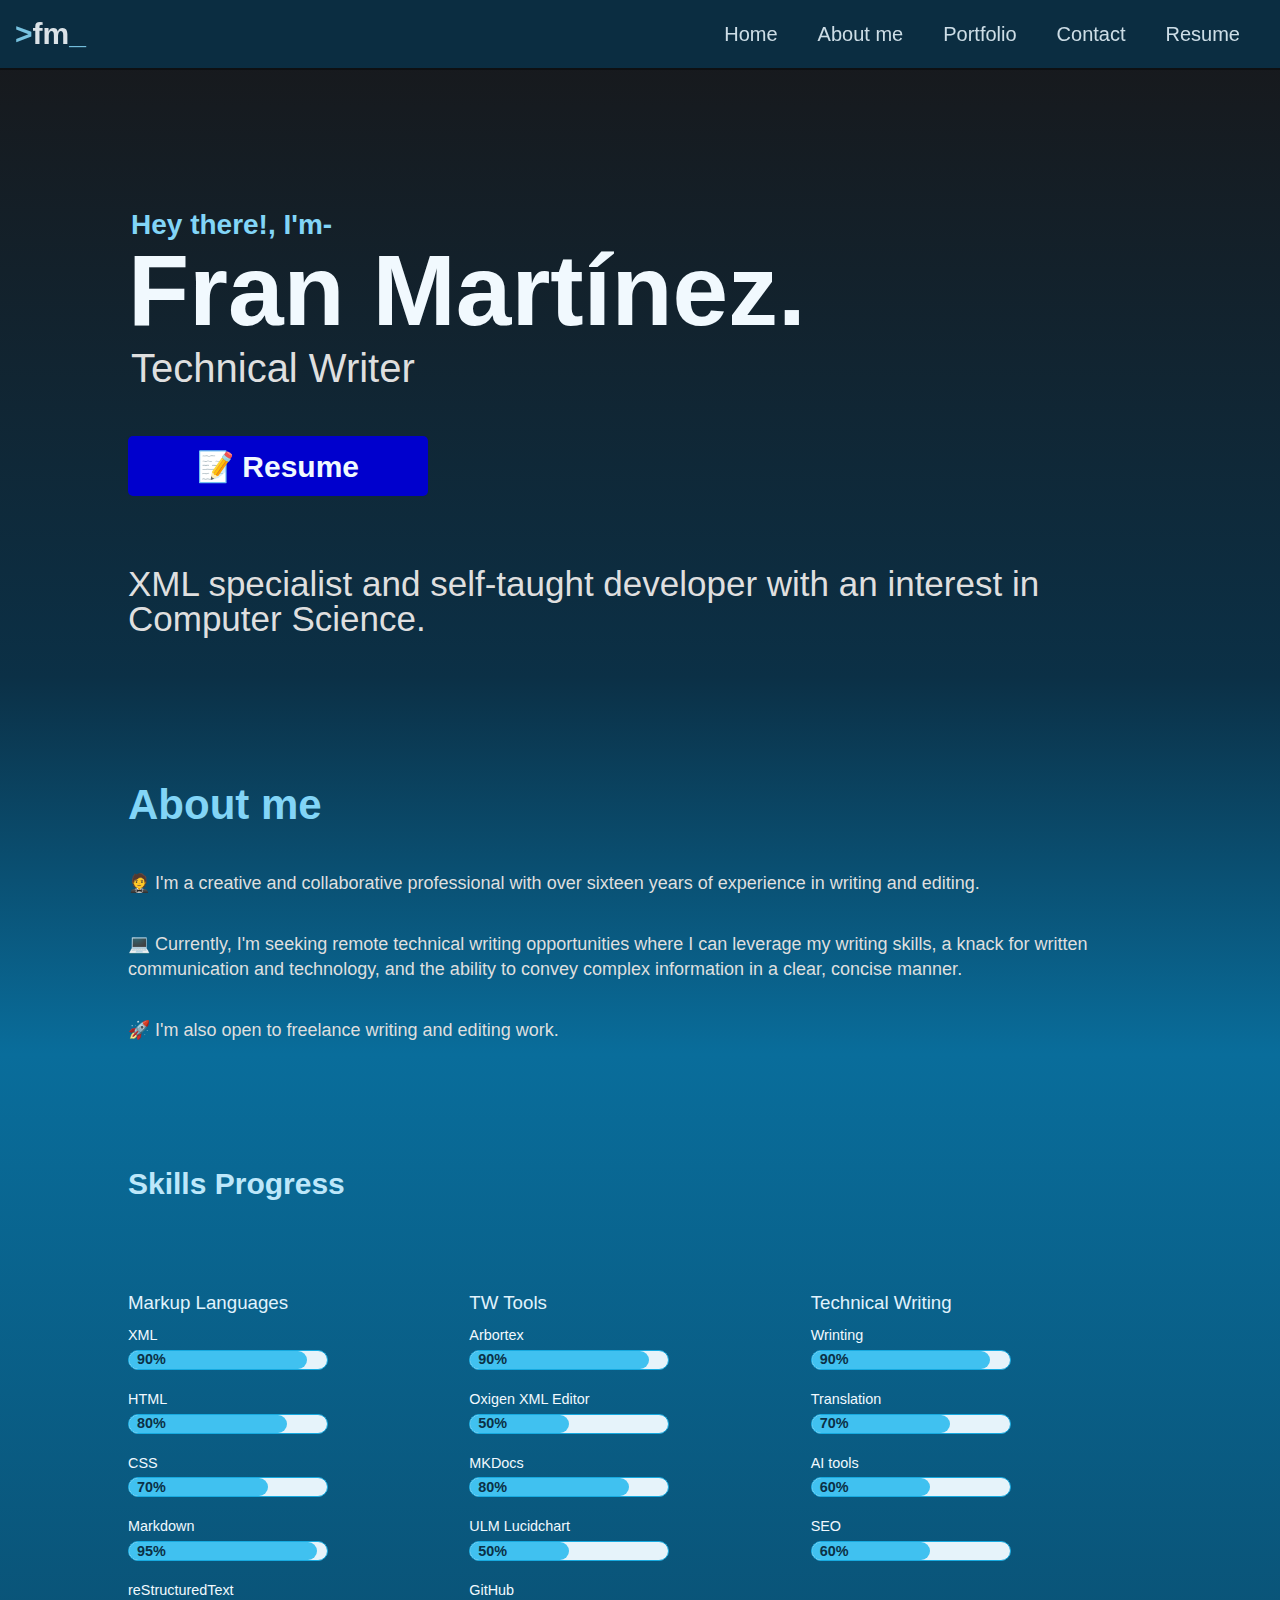
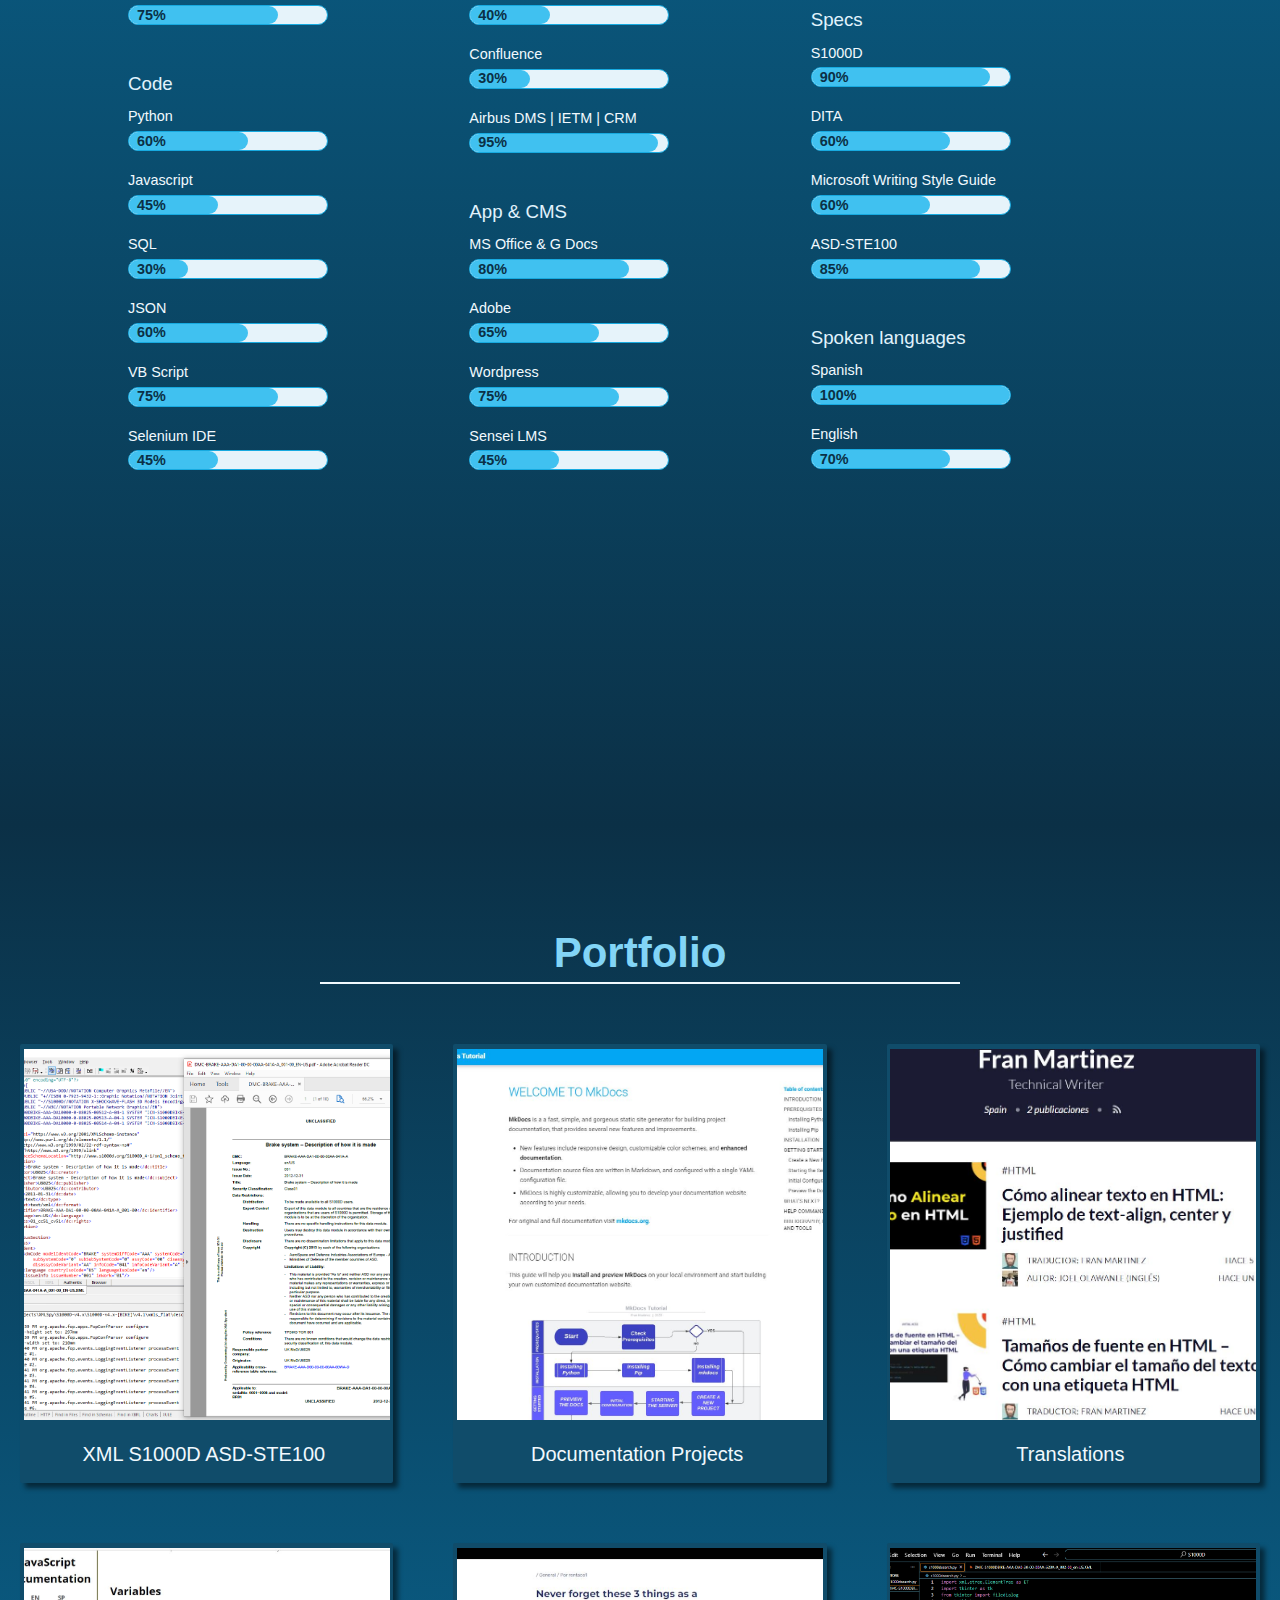
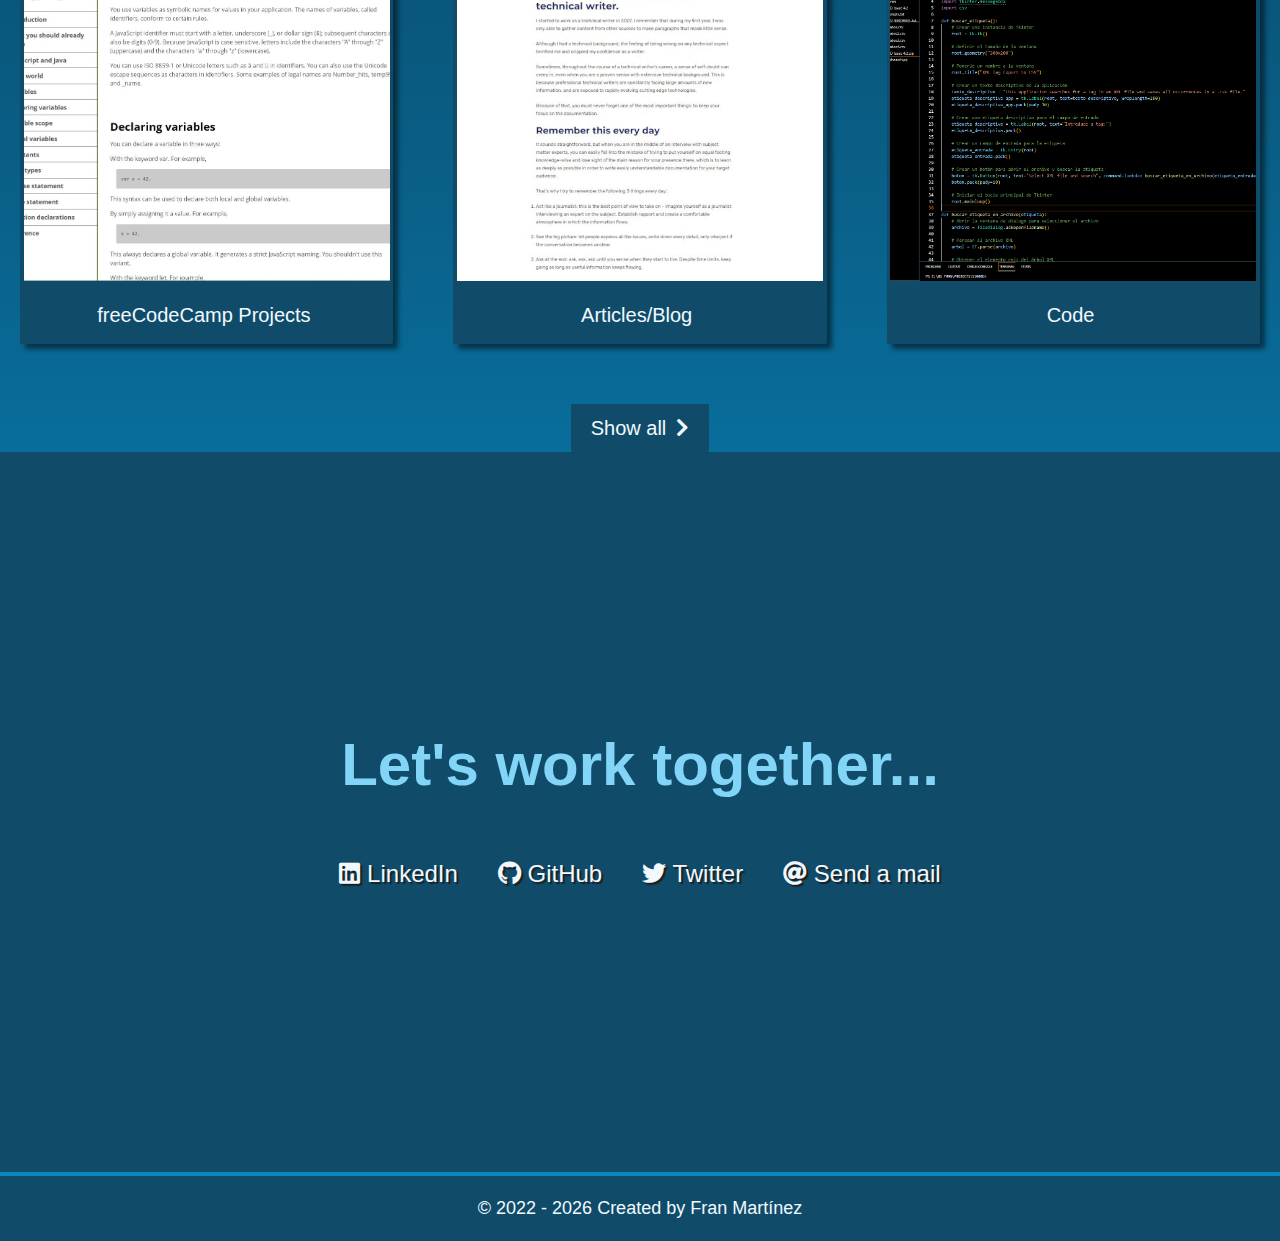
==== index.html @ 8fb942ce "Improvements_22_11_23" ====
<!DOCTYPE html>
<!-- Fran Martinez GitHub personal page from https://franmaral.github.io/ -->

<html lang="en">
  <head>
    <meta charset="UTF-8" />
    <meta name="viewport" content="width=device-width, initial-scale=1.0" />
    <meta http-equiv="Content-Type" content="text/html; charset=UTF-8">
    <title>Fran Martinez Homepage</title>
    <link rel="stylesheet" href="./css/styles.css">
    <link
      rel="stylesheet"
      href="https://use.fontawesome.com/releases/v5.8.2/css/all.css"
    />
  </head>
  <body>
    <!-- START NAV -->

    <nav id="navbar" class="nav">
      <p class="fm-text" href="/">
        <span class="css-fm-text">></span>fm<span class="css-fm-text">_</span></p>
      <ul class="nav-list">
        <li>
          <a href="#welcome-section">Home</a>
        </li>
        <li>
          <a href="#about-me">About me</a>
        </li>
        <li>
        <li>
          <a href="#projects">Portfolio</a>
        </li>
        <li>
          <a href="#contact">Contact</a>
        </li>
        <li>
          <a href="./resume/resume.html">Resume</a>
        </li>
      </ul>
    </nav>

    <!-- END NAV -->

    <!-- START WELCOME SECTION -->

    <section id="welcome-section" class="welcome-section">
      <p><span class="heyiam">Hey there!, I'm-</span></p>
      <h1>Fran Martínez.</h1>
      <p class="position">Technical Writer</p>
      <input id="submit" onclick="location.href='./resume/resume.html';" type="button" value="📝 Resume" class="button">
      <div id="creative" class="creative">
        <p>XML specialist and self-taught developer with an
          interest in Computer Science.</p>
      </div>

      <!--<img class="p-1" src="https://img.shields.io/badge/javascript-%23323330.svg?style=for-the-badge&amp;logo=javascript&amp;logoColor=%23F7DF1E" alt="">
        -->
      
    </section>

    <!-- END WELCOME SECTION -->

    <!-- START ABOUT ME SECTION -->

    <section id="about-me" class="about-me">
      <h2>About me</h2>
        <p>🤵 I'm a creative and collaborative professional with over sixteen years of experience in writing and editing.</p>
        <p>💻 Currently, I'm seeking remote technical writing opportunities where I can leverage my writing skills, a knack for written communication and technology, and the ability to convey complex information in a clear, concise manner.</p>
        <p>🚀 I'm also open to freelance writing and editing work.</p>
    </section>

    <!-- END WELCOME SECTION -->

    <!-- START SKILLS SECTION -->

    <section id="myskills" class="myskills">
      <h3>Skills Progress</h3>
      <div id="skills" class="skills">
    
        <div class="progress-section_1">
    
          <!-- Markup Languages -->
    
          <p class="titlemargin"><span class="titleskills">Markup Languages</span></p>
          <div class="progress-block">
            <p>XML</p>
            <div class="progress">
              <div class="progress-bar" style="width:90%;">
                  <span class="progress-bar-text">90%</span>
              </div>
            </div>
          </div>
          <div class="progress-block">
            <p>HTML</p>
            <div class="progress">
              <div class="progress-bar" style="width:80%;">
                  <span class="progress-bar-text">80%</span>
              </div>
            </div>
          </div>
          <div class="progress-block">
            <p>CSS</p>
            <div class="progress">
              <div class="progress-bar" style="width:70%;">
                  <span class="progress-bar-text">70%</span>
              </div>
            </div>
            <div class="progress-block">
              <p>Markdown</p>
              <div class="progress">
                <div class="progress-bar" style="width:95%;">
                    <span class="progress-bar-text">95%</span>
                </div>
              </div>
            </div>
            <div class="progress-block">
              <p>reStructuredText</p>
              <div class="progress">
                <div class="progress-bar" style="width:75%;">
                    <span class="progress-bar-text">75%</span>
                </div>
              </div>
            </div>
          </div>
          
          <!-- Code -->
    
          <p class="titlemargin"><span class="titleskills">Code</span></p>
          <div class="progress-block">
            <p>Python</p>
            <div class="progress">
              <div class="progress-bar" style="width:60%;">
                  <span class="progress-bar-text">60%</span>
              </div>
            </div>
          </div>
          <div class="progress-block">
            <p>Javascript</p>
            <div class="progress">
              <div class="progress-bar" style="width:45%;">
                  <span class="progress-bar-text">45%</span>
              </div>
            </div>
          </div>
          <div class="progress-block">
            <p>SQL</p>
            <div class="progress">
              <div class="progress-bar" style="width:30%;">
                  <span class="progress-bar-text">30%</span>
              </div>
            </div>
          </div>
          
          <div class="progress-block">
            <p>JSON</p>
            <div class="progress">
              <div class="progress-bar" style="width:60%;">
                  <span class="progress-bar-text">60%</span>
              </div>
            </div>
          </div>
          <div class="progress-block">
            <p>VB Script</p>
            <div class="progress">
              <div class="progress-bar" style="width:75%;">
                  <span class="progress-bar-text">75%</span>
              </div>
            </div>
          </div>
          <div class="progress-block">
            <p>Selenium IDE</p>
            <div class="progress">
              <div class="progress-bar" style="width:45%;">
                  <span class="progress-bar-text">45%</span>
              </div>
            </div>
          </div>
        </div>
    
          <!-- TW Tools -->
    
        <div class="progress-section_2">
          <p class="titlemargin"><span class="titleskills">TW Tools</span></p>
          <div class="progress-block">
            <p>Arbortex</p>
            <div class="progress">
              <div class="progress-bar" style="width:90%;">
                  <span class="progress-bar-text">90%</span>
              </div>
            </div>
          </div>
          <div class="progress-block">
            <p>Oxigen XML Editor</p>
            <div class="progress">
              <div class="progress-bar" style="width:50%;">
                  <span class="progress-bar-text">50%</span>
              </div>
            </div>
          </div>
          <div class="progress-block">
            <p>MKDocs</p>
            <div class="progress">
              <div class="progress-bar" style="width:80%;">
                  <span class="progress-bar-text">80%</span>
              </div>
            </div>
          </div>
          <div class="progress-block">
            <p>ULM Lucidchart</p>
            <div class="progress">
              <div class="progress-bar" style="width:50%;">
                  <span class="progress-bar-text">50%</span>
              </div>
            </div>
          </div>
          <div class="progress-block">
            <p>GitHub</p>
            <div class="progress">
              <div class="progress-bar" style="width:40%;">
                  <span class="progress-bar-text">40%</span>
              </div>
            </div>
          </div>
          <div class="progress-block">
            <p>Confluence</p>
            <div class="progress">
              <div class="progress-bar" style="width:30%;">
                  <span class="progress-bar-text">30%</span>
              </div>
            </div>
          </div>
          <div class="progress-block">
            <p>Airbus DMS | IETM | CRM</p>
            <div class="progress">
              <div class="progress-bar" style="width:95%;">
                  <span class="progress-bar-text">95%</span>
              </div>
            </div>
          </div>
    
          <!-- App & CMS -->
    
          <p class="titlemargin"><span class="titleskills">App & CMS</span></p>
          <div class="progress-block">
            <p>MS Office & G Docs</p>
            <div class="progress">
              <div class="progress-bar" style="width:80%;">
                  <span class="progress-bar-text">80%</span>
              </div>
            </div>
          </div>
          <div class="progress-block">
            <p>Adobe</p>
            <div class="progress">
              <div class="progress-bar" style="width:65%;">
                  <span class="progress-bar-text">65%</span>
              </div>
            </div>
          </div>
          <div class="progress-block">
            <p>Wordpress</p>
            <div class="progress">
              <div class="progress-bar" style="width:75%;">
                  <span class="progress-bar-text">75%</span>
              </div>
            </div>
          </div>
          <div class="progress-block">
            <p>Sensei LMS</p>
            <div class="progress">
              <div class="progress-bar" style="width:45%;">
                  <span class="progress-bar-text">45%</span>
              </div>
            </div>
          </div>
        </div>
    
          <!-- Technical Writing -->
    
          <div class="progress-section_3">
            <p class="titlemargin"><span class="titleskills">Technical Writing</span></p>
            <div class="progress-block">
              <p>Wrinting</p>
              <div class="progress">
                <div class="progress-bar" style="width:90%;">
                    <span class="progress-bar-text">90%</span>
                </div>
              </div>
            </div>
            <div class="progress-block">
              <p>Translation</p>
              <div class="progress">
                <div class="progress-bar" style="width:70%;">
                    <span class="progress-bar-text">70%</span>
                </div>
              </div>
            </div>
            <div class="progress-block">
              <p>AI tools</p>
              <div class="progress">
                <div class="progress-bar" style="width:60%;">
                    <span class="progress-bar-text">60%</span>
                </div>
              </div>
            </div>
            <div class="progress-block">
              <p>SEO</p>
              <div class="progress">
                <div class="progress-bar" style="width:60%;">
                    <span class="progress-bar-text">60%</span>
                </div>
              </div>
            </div>
    
          <!-- Spec -->
    
          <p class="titlemargin"><span class="titleskills">Specs</span></p>
          <div class="progress-block">
            <p>S1000D</p>
            <div class="progress">
              <div class="progress-bar" style="width:90%;">
                  <span class="progress-bar-text">90%</span>
              </div>
            </div>
          </div>
          <div class="progress-block">
            <p>DITA</p>
            <div class="progress">
              <div class="progress-bar" style="width:70%;">
                  <span class="progress-bar-text">60%</span>
              </div>
            </div>
          </div>
          <div class="progress-block">
            <p>Microsoft Writing Style Guide</p>
            <div class="progress">
              <div class="progress-bar" style="width:60%;">
                  <span class="progress-bar-text">60%</span>
              </div>
            </div>
          </div>
          <div class="progress-block">
            <p>ASD-STE100</p>
            <div class="progress">
              <div class="progress-bar" style="width:85%;">
                  <span class="progress-bar-text">85%</span>
              </div>
            </div>
          </div>
    
          <!-- Language -->
    
          <p class="titlemargin"><span class="titleskills">Spoken languages</span></p>
          <div class="progress-block">
            <p>Spanish</p>
            <div class="progress">
              <div class="progress-bar" style="width:100%;">
                  <span class="progress-bar-text">100%</span>
              </div>
            </div>
          </div>
          <div class="progress-block">
            <p>English</p>
            <div class="progress">
              <div class="progress-bar" style="width:70%;">
                  <span class="progress-bar-text">70%</span>
              </div>
            </div>
          </div>
        </div>
        
      </div> 
    </section>
        
    <!-- END SKILLS SECTION -->

    <!-- START PROJECTS SECTION -->

    <section id="projects" class="projects-section">
      <h2 class="projects-section-header">Portfolio</h2>
      <div class="projects-grid">
        <a href="" target="" class="project project-tile">
          <img class="project-image" src="./images/S1000D.png" alt="project">
          <p class="project-title">
            <span class="code">&lt;</span>
            XML S1000D ASD-STE100
            <span class="code">/&gt;</span>
          </p>
        </a>
        <a href="./mkdocs/index.html" target="_blank" class="project project-tile">
          <img class="project-image" src="./images/documentation.jpg" alt="project">
          <p class="project-title">
            <span class="code">&lt;</span>
            Documentation Projects
            <span class="code">/&gt;</span>
          </p>
        </a>
        <a href="https://www.freecodecamp.org/espanol/news/author/fran/" target="_blank" class="project project-tile">
          <img class="project-image" src="./images/translations.jpg" alt="project">
          <p class="project-title">
            <span class="code">&lt;</span>
            Translations
            <span class="code">/&gt;</span>
          </p>
        </a>
        <a href="./freecodecamp/techdocs/fcc-technical-documentation.html" target="_blank" class="project project-tile">
          <img class="project-image" src="./images/map.jpg" alt="project">
          <p class="project-title">
            <span class="code">&lt;</span>
            freeCodeCamp Projects
            <span class="code">/&gt;</span>
          </p>
        </a>
        <a href="" target="" class="project project-tile">
          <img class="project-image" src="./images/articles.png" alt="project">
          <p class="project-title">
            <span class="code">&lt;</span>
            Articles/Blog
            <span class="code">/&gt;</span>
          </p>
        </a>
        <a href="" target="" class="project project-tile">
          <img class="project-image" src="./images/code.png" alt="project">
          <p class="project-title">
            <span class="code">&lt;</span>
            Code
            <span class="code">/&gt;</span>
          </p>
        </a>
      </div>
      <a href="" class="btn btn-show-all" target="">Show all<i class="fas fa-chevron-right"></i></a>
      <!-- 
      <a href="./portfolio/portfolio.html" class="btn btn-show-all" target="_blank">Show all<i class="fas fa-chevron-right"></i></a>
       -->
    </section>

    <!-- END PROJECTS SECTION -->

    <!-- START CONTACT SECTION -->

    <section id="contact" class="contact-section">
      <div class="contact-section-header">
        <h2>Let's work together...</h2>
        <p></p>
      </div>
      <div class="contact-links">
        <a href="https://es.linkedin.com/in/francisco-martinez-almarza" target="_blank" class="btn contact-details"><i class="fab fa-linkedin"></i> LinkedIn</a>
        <a id="profile-link" href="https://github.com/franmaral" target="_blank" class="btn contact-details"><i class="fab fa-github"></i> GitHub</a>
        <a href="https://twitter.com/" target="_blank" class="btn contact-details"><i class="fab fa-twitter"></i> Twitter</a>
        <a href="mailto:proofytech@gmail.com" class="btn contact-details"><i class="fas fa-at"></i> Send a mail</a>
      </div>
    </section>

    <!-- END CONTACT SECTION -->

    <!-- START FOOTER SECTION -->

    <footer>
      <script type="text/javascript">

        copyright=new Date();
        
        update=copyright.getFullYear();
        
        document.write("© 2022 - " + update + " " + "Created by Fran Martínez ");
        
        </script>

    </footer>

    <!-- END FOOTER SECTION -->
  </body>
</html>
---- css/styles.css ----
/* Color Palette
/*https://uicolors.app/
--steel-blue-50: #f1f9fe;
--steel-blue-100: #e1f3fd;
--steel-blue-200: #bde7fa;
--steel-blue-300: #82d5f7;
--steel-blue-400: #40c1f0;
--steel-blue-500: #17aae0;
--steel-blue-600: #0a87bd;
--steel-blue-700: #096d9b;
--steel-blue-800: #0c5b80;
--steel-blue-900: #104c6a;
--steel-blue-950: #0b3046;
*/

/* Global styles
---------------------------------*/

/* Custom properties/variables  */
:root {
  --steel-blue-50: #f1f9fe;
  --steel-blue-100: #e1f3fd;
  --steel-blue-200: #bde7fa;
  --steel-blue-300: #82d5f7;
  --steel-blue-400: #40c1f0;
  --steel-blue-500: #17aae0;
  --steel-blue-600: #0a87bd;
  --steel-blue-700: #096d9b;
  --steel-blue-800: #0c5b80;
  --steel-blue-900: #104c6a;
  --steel-blue-950: #0b3046;
  --steel-grey: #dfdfdf;
}

/* Base reset */
* {
  margin: 0;
  padding: 0;
}

/* box-sizing and font sizing */
*,
*::before,
*::after {
  box-sizing: inherit;
}

html {
  box-sizing: border-box;
  font-size: 62.5%;
  scroll-behavior: smooth;
}

/* Base styles */

body {
  font-family: 'Poppins', sans-serif;
  font-size: 1.8rem; /* 18px */
  font-weight: 400;
  line-height: 1.4;
  color: var(--steel-blue-50);
}

h1,
h2
h3 {
  font-family: 'Raleway', sans-serif;
  font-weight: 700;
}

h1 {
  font-size: 10rem;
  text-align: left;
}


h2 {
  font-size: 4.2rem;
  text-align: center;
  color: var(--steel-blue-300);
}

h3 {
  font-size: 3rem;
  text-align: left;
  color: var(--steel-blue-200);
  margin: 30px 0;
}

ul {
  list-style: none;
}

a {
  text-decoration: none;
  color: var(--steel-blue-50);
}

img {
  display: block;
  width: 100%;
}

/* nav */

.nav {
  display: flex;
  justify-content: space-between;
  align-items: center;
  position: fixed;
  top: 0;
  left: 0;
  width: 100%;
  background: var(--steel-blue-950);
  box-shadow: 0 2px 0 rgba(0, 0, 0, 0.4);
  z-index: 10;
  opacity: 90%;
}

.fm-text {
  font-size: 3rem;
  font-weight: 600;
  margin-left: 0.5em;
}

.css-fm-text {
  color: var(--steel-blue-300);
}

.nav-list {
  display: flex;
  margin-right: 2rem;
}

.nav-list a {
  display: block;
  font-size: 2rem;
  padding: 2rem;
  color: var(--steel-blue-100);
}

.nav-list a:hover {
  background: var(--steel-blue-400);
  color: var(--steel-blue-900);
}

/* Welcome section */

.welcome-section {
  display: flex;
  flex-direction: column;
  align-items: flex-start;
  justify-content: center;
  width: 100%;
  height: auto;
  line-height: 1;
  text-align: left;
  padding: 200px 10% 10px 10%;
  background-color: #000;
  background-image: linear-gradient(180deg, #181719 0%, var(--steel-blue-950) 100%);
}

.heyiam {
  font-size: 2.8rem;
  font-weight: 600;
  font-style: normal;
  color: var(--steel-blue-300);
  transition: color 0.3s ease-out;
}

.position {
line-height: 1.4;
color: var(--steel-grey);
}


.welcome-section > p {
  font-size: 4rem;
  font-weight: 400;
  font-style: normal;
  margin-left: 3px;
}

#welcome-section input[type='button'] {
  background-color: mediumblue;
  color: var(--steel-blue-50);
  font-size: 3rem;
  font-weight: 600;
  max-width: 300px;
  width: 100%;
  height: 60px;
  margin: 40px 0;
  border: 0;
  border-radius: 5px;
}

#welcome-section input[type='button']:hover {
  background-color: var(--steel-blue-100);
  color: var(--steel-blue-700);
  transition: background-color 1s;
}

.creative > p {
  display: flex;
  flex-direction: column;
  align-items: center;
  justify-content: space-between;
  text-align: left;
  padding: 30px 0 30px 0;
  font-size: 3.5rem;
  font-weight: 300;
  font-style: normal;
  color: var(--steel-grey);
}

/* About me */

.about-me {
  display: flex;
  flex-direction: column;
  align-items: flex-start;
  justify-content: center;
  width: 100%;
  height: auto;
  padding: 100px 10% 10px 10%;
  background-color: #000;
  background-image: linear-gradient(0deg, var(--steel-blue-700) 0%, var(--steel-blue-950) 100%);
}

.about-me > p {
  display: flex;
  flex-direction: column;
  align-items: flex-start;
  justify-content: space-between;
  text-align: left;
  padding: 2em 0 0 0;
  font-weight: 300;
  font-style: normal;
  color: var(--steel-grey);
}

.myskills {
  line-height: 2;
  padding: 70px 10% 10px 10%;
  background-image: linear-gradient(0deg, var(--steel-blue-950) 0%, var(--steel-blue-700) 100%);
}

.skills {
  display: flex;
  flex-direction: column;
  align-items: flex-start;
  justify-content: flex-start;
  flex-wrap: wrap;
  width: 100%;
  height: 130vh;
}

.progress {
  height: 20px;
  width: 200px;
  border: 1px solid var(--steel-blue-500);
  border-radius: 11px;
  background-color: #e6f3fa;
  margin-bottom: 15px;
}

.progress-bar {
  height: 100%;
  background: var(--steel-blue-400);
  display: flex;
  align-items: center;
  transition: width 0.25s;
  border-radius: 10px;
}

.titlemargin {
  margin-top: 40px;
}

.titleskills {
  font-size: 1.3em;
  font-weight: 500;
  color: var(--steel-blue-100);
}

#skills p {
  font-size: 0.8em;
  font-weight: 300;
  color: var(--steel-blue-50);
}

.progress-bar-text {
  margin-left: 8px;
  font-size: 0.8em;
  font-weight: bold;
  color: var(--steel-blue-950);
}


/* Projects section */

.projects-section {
  text-align: center;
  padding: 100px 2rem 0 2rem;
  background-image: linear-gradient(0deg, var(--steel-blue-700) 0%, var(--steel-blue-950) 100%);
}

.projects-section-header {
  max-width: 640px;
  margin: 0 auto 6rem auto;
  border-bottom: 0.2rem solid var(--steel-blue-50);
}


/* "Automagic" image grid using no media queries */
.projects-grid {
  display: grid;
  grid-template-columns: repeat(auto-fit, minmax(320px, 1fr));
  grid-gap: 6rem;
  width: 100%;
  max-width: 1280px;
  margin: 0 auto;
  margin-bottom: 6rem;
}

.project {
  background: var(--steel-blue-900);
  box-shadow: 5px 5px 5px rgba(0, 0, 0, 0.5);
  border-radius: 2px;
}

.project:hover {
  background: var(--steel-blue-700);
  box-shadow: 5px 20px 20px rgba(0, 0, 0, 0.5);
}

.code {
  color: var(--steel-blue-900);
  transition: color 0.3s ease-out;
}

.project:hover .code {
  color: var(--steel-blue-300);
}

.project-image {
  height: calc(100% - 6.8rem);
  display: block;
  margin:  5px auto 0 auto;
  width: 98%;
  object-fit: cover;
}

.project-title {
  font-size: 2rem;
  padding: 2rem 0.5rem;
}

.btn {
  display: inline-block;
  padding: 1rem 2rem;
  border-radius: 2px;
}

.btn-show-all {
  font-size: 2rem;
  background: var(--steel-blue-900);
  transition: background 0.3s ease-out;
}

.btn-show-all:hover {
  background: var(--steel-blue-600);
}

.btn-show-all:hover > i {
  transform: translateX(2px);
}

.btn-show-all > i {
  margin-left: 10px;
  transform: translateX(0);
  transition: transform 0.3s ease-out;
}

/* Contact section */

.contact-section {
  display: flex;
  flex-direction: column;
  justify-content: center;
  align-items: center;
  text-align: center;
  width: 100%;
  height: 80vh;
  padding: 0 2rem;
  background: var(--steel-blue-900);
}

.contact-section-header > h2 {
  font-size: 6rem;
}

.contact-section-header > p {
  font-style: italic;
}

.contact-links {
  display: flex;
  justify-content: center;
  width: 100%;
  max-width: 980px;
  margin-top: 4rem;
  flex-wrap: wrap;
}

.contact-details {
  font-size: 2.4rem;
  text-shadow: 2px 2px 1px #1f1f1f;
  transition: transform 0.3s ease-out;
}

.contact-details:hover {
  transform: translateY(8px);
}

/* Footer */

footer {
  font-weight: 300;
  display: flex;
  flex-direction: row;
  justify-content: space-evenly;
  align-items: center;
  padding: 2rem;
  background: var(--steel-blue-900);
  border-top: 4px solid var(--steel-blue-600);
}

footer > p {
  margin: 2rem;
}

footer i {
  vertical-align: middle;
}


/* Responsive
*/

/* I am using the em unit for breakpoints
 * 980px / 16px = 61.25em
*/

/* 1200px / 16px = 75em */
@media (max-width: 75em) {
  html {
    font-size: 60%;
  }
}

/* 980px / 16px = 61.25em */
@media (max-width: 61.25em) {
  html {
    font-size: 55%;
    
  }

  body {
    font-size: 2em;
    overflow: auto;
  } 
  
  h1 {
    font-size: 8rem;
  }

  .skills {
    height: auto;
  }
}

/* 460px / 16px = 28.75em */
@media (max-width: 28.75em) {
  html {
    font-size: 50%;
  }

  body {
    font-size: 2.8em;
    overflow: auto;
  } 
  
  h1 {
    font-size: 6.5rem;
  }

  .nav {
    justify-content: center;
  }

  .nav-list {
    margin: 0 1rem;
  }

  .nav-list a {
    font-size: 1.2rem;
    padding: 1rem;
  }

  .welcome-section {
    height: auto;
    padding: 80px 10% 10px 10%;
  }

  .creative {
    margin-top: 2em;
  }

  .about-me {
    font-size: 2.8rem;
    height: auto;
  }

  .skills {
    display: flex;
    flex-direction: column;
    align-items: center;
    justify-content: flex-start;
    flex-wrap: nowrap;
    height: auto;
  }

  .progress {
    height: 20px;
    width: 300px;
  }

  .progress-bar-text {
    font-size: 0.7em;
  }

  .projects-section-header {
    font-size: 4rem;
  }

  .projects-section {
    padding: 6rem 1rem;
    height: auto;
  }

  .projects-grid {
    grid-template-columns: 0.75fr;
    height: auto;
    justify-content: center;
  }

  .contact-section-header > h2 {
    font-size: 5rem;
  }

  footer {
    flex-direction: column;
    text-align: center;
  }

}
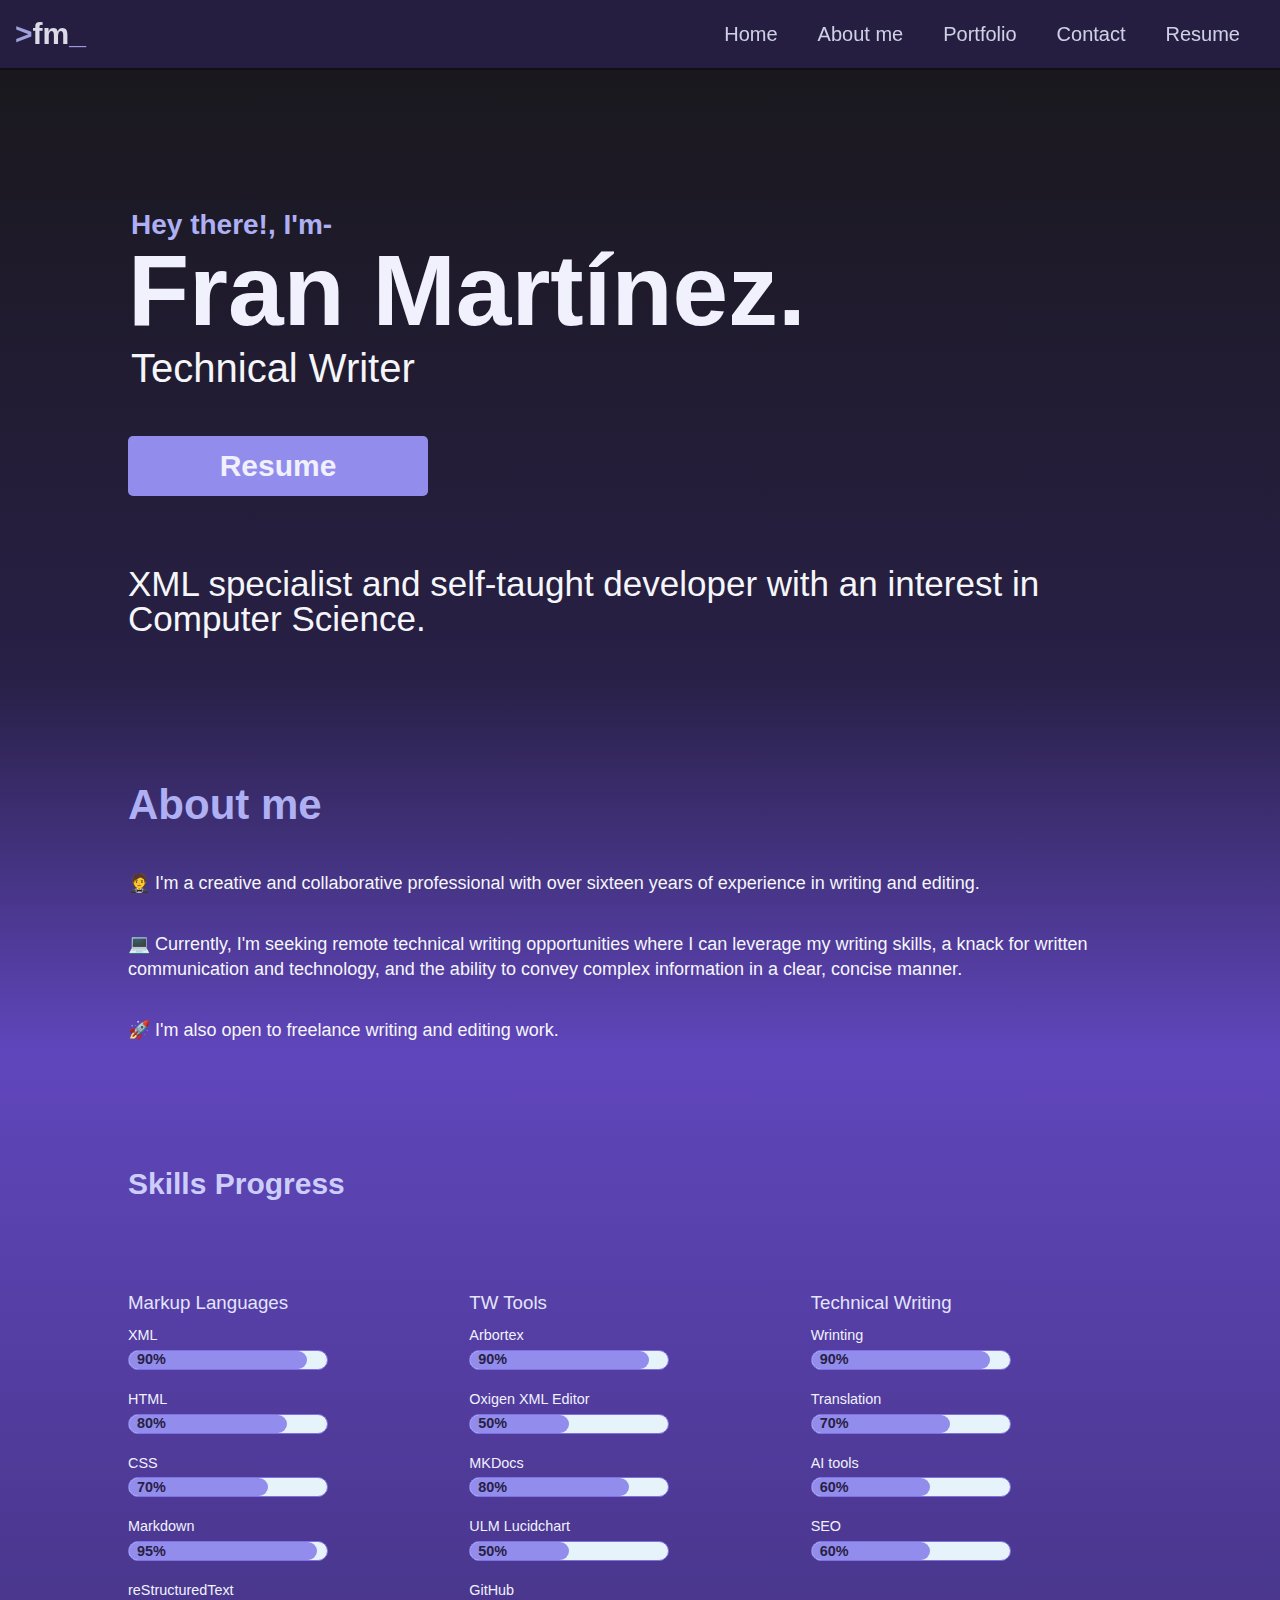
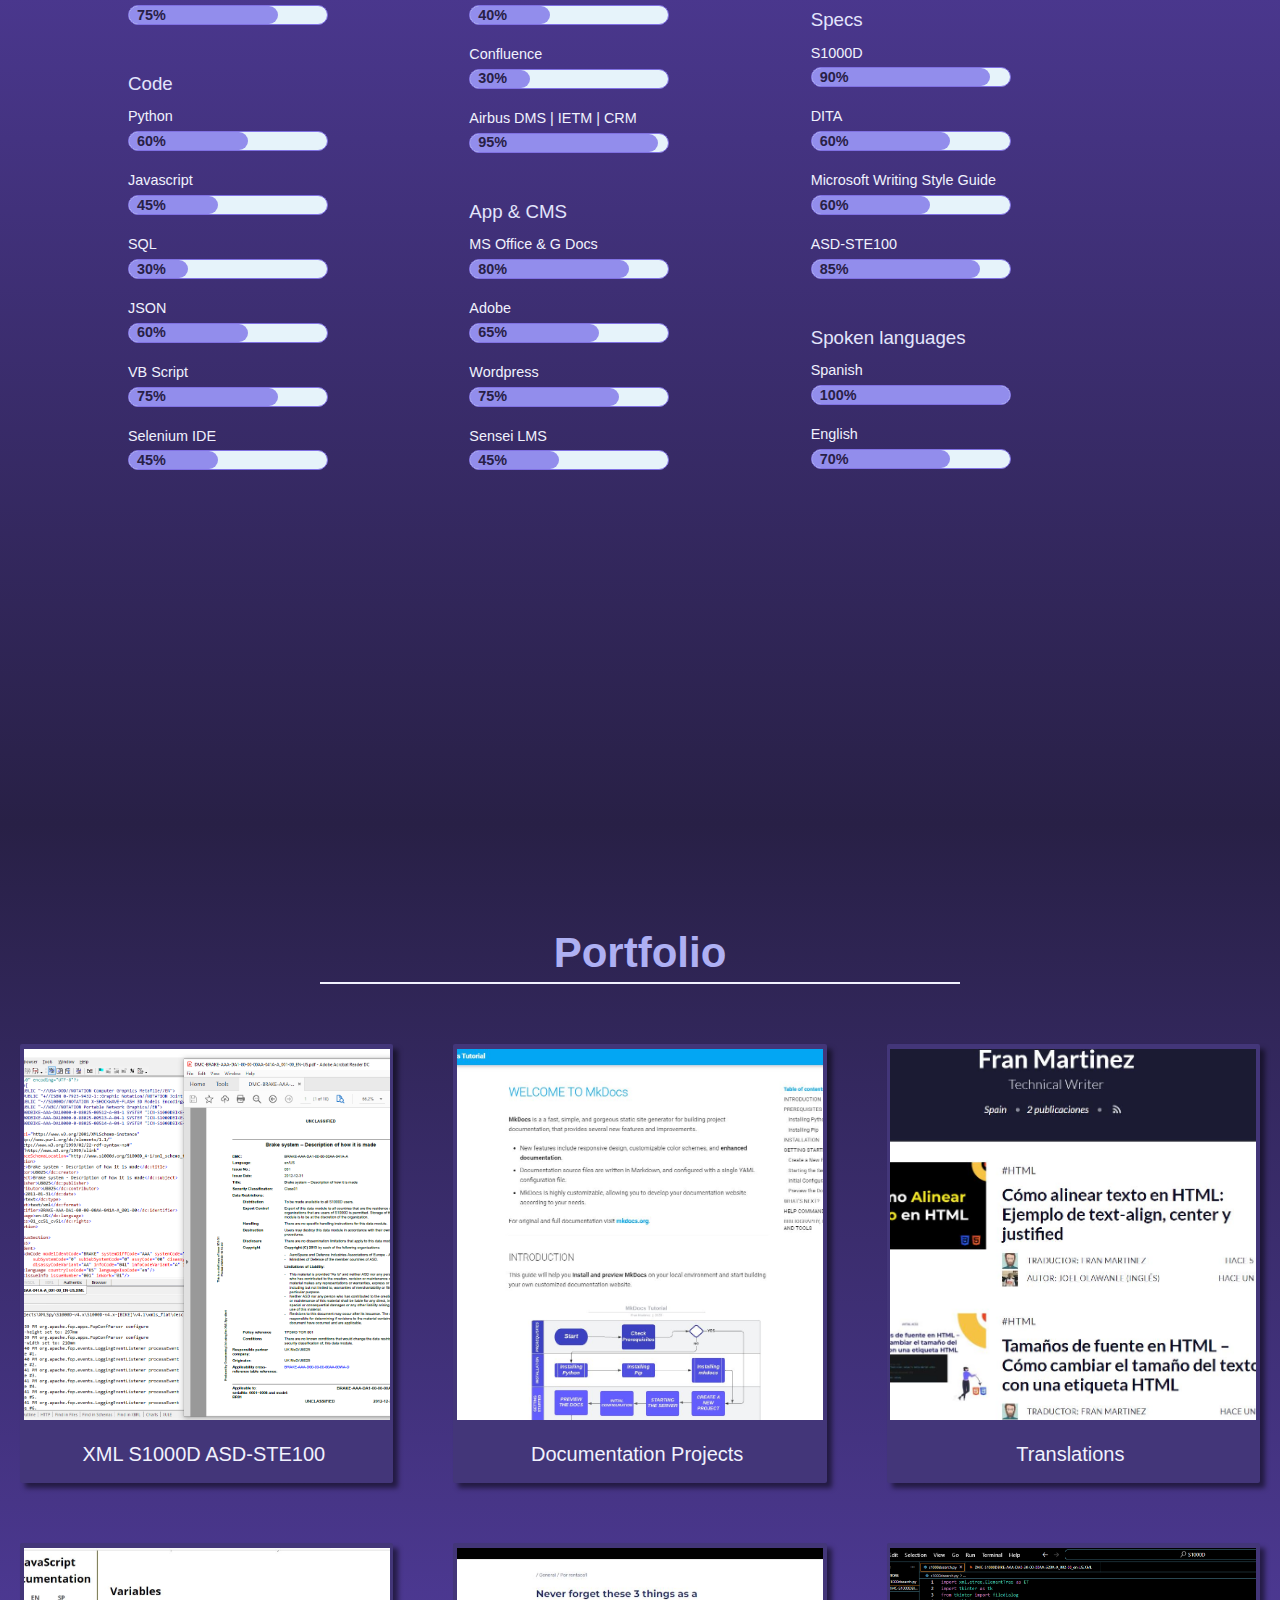
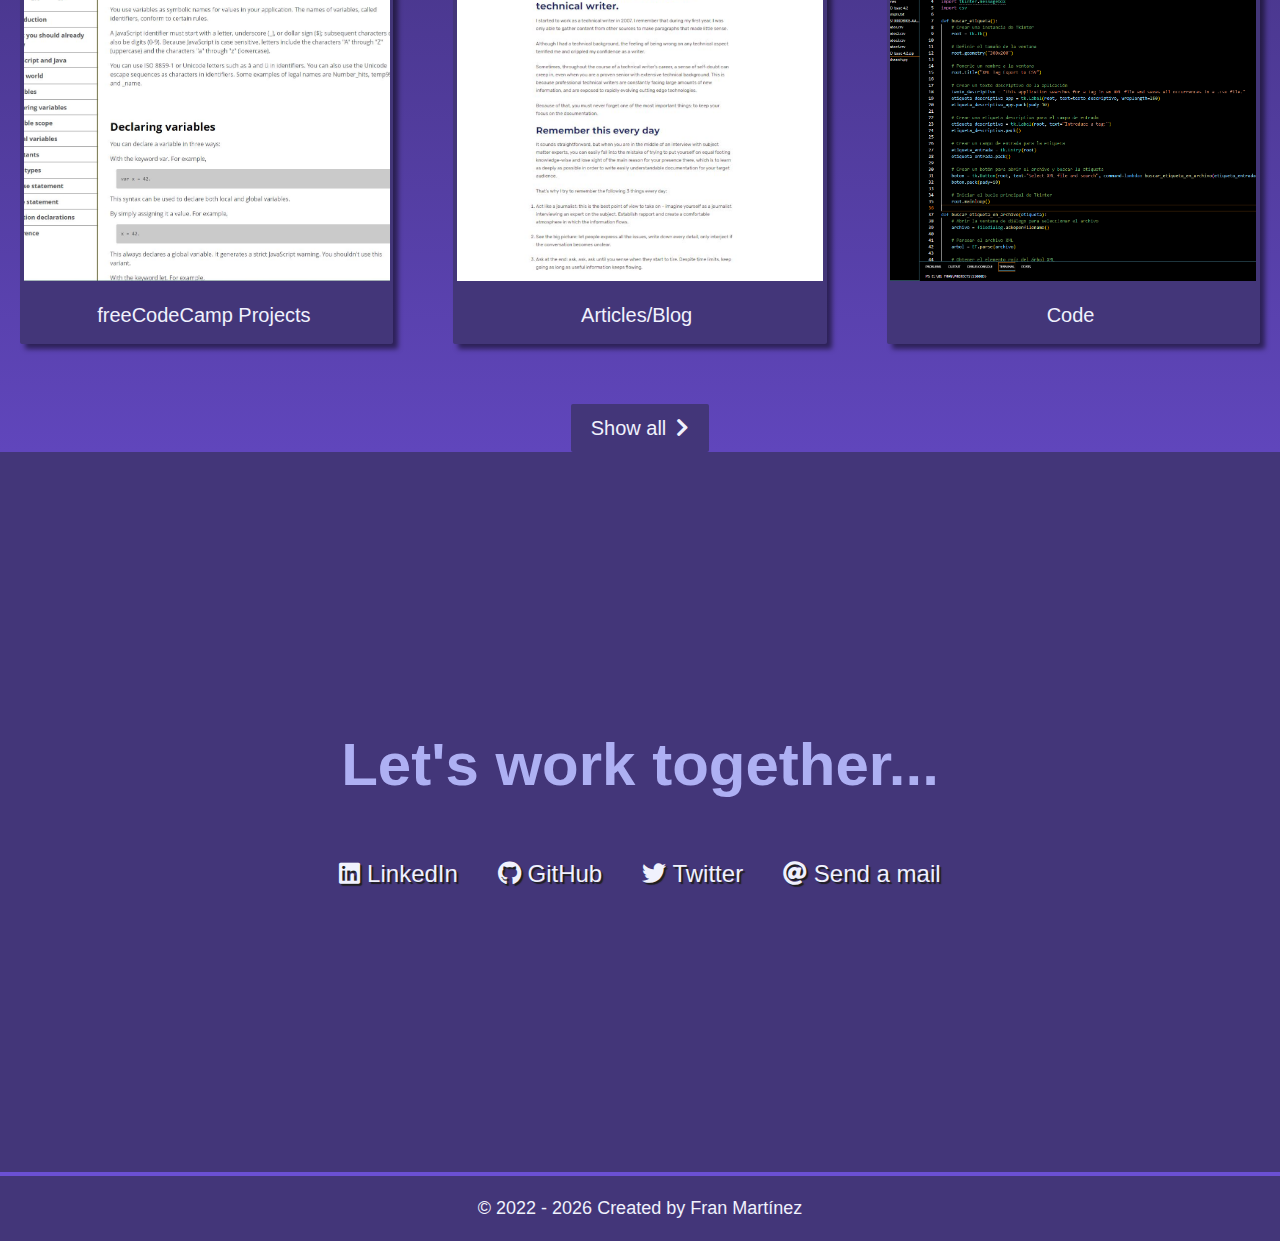
==== commit 856600e2: "Update_Resume_03-12-23" ====
--- a/index.html
+++ b/index.html
@@ -47,7 +47,7 @@
       <p><span class="heyiam">Hey there!, I'm-</span></p>
       <h1>Fran Martínez.</h1>
       <p class="position">Technical Writer</p>
-      <input id="submit" onclick="location.href='./resume/resume.html';" type="button" value="📝 Resume" class="button">
+      <input id="submit" onclick="location.href='./resume/resume.html';" type="button" value="Resume" class="button">
       <div id="creative" class="creative">
         <p>XML specialist and self-taught developer with an
           interest in Computer Science.</p>
@@ -428,7 +428,7 @@
           </p>
         </a>
       </div>
-      <a href="" class="btn btn-show-all" target="">Show all<i class="fas fa-chevron-right"></i></a>
+      <a href="https://franmaral.github.io/portfolio/" class="btn btn-show-all" target="">Show all<i class="fas fa-chevron-right"></i></a>
       <!-- 
       <a href="./portfolio/portfolio.html" class="btn btn-show-all" target="_blank">Show all<i class="fas fa-chevron-right"></i></a>
        -->
--- a/css/styles.css
+++ b/css/styles.css
@@ -18,18 +18,20 @@
 
 /* Custom properties/variables  */
 :root {
-  --steel-blue-50: #f1f9fe;
-  --steel-blue-100: #e1f3fd;
-  --steel-blue-200: #bde7fa;
-  --steel-blue-300: #82d5f7;
-  --steel-blue-400: #40c1f0;
-  --steel-blue-500: #17aae0;
-  --steel-blue-600: #0a87bd;
-  --steel-blue-700: #096d9b;
-  --steel-blue-800: #0c5b80;
-  --steel-blue-900: #104c6a;
-  --steel-blue-950: #0b3046;
-  --steel-grey: #dfdfdf;
+  --steel-blue-50: #f0f1fd;
+  --steel-blue-100: #e3e5fc;
+  --steel-blue-200: #cccef9;
+  --steel-blue-300: #aeb0f3;
+  --steel-blue-400: #928dec;
+  --steel-blue-500: #8071e3;
+  --steel-blue-600: #6b50d4;
+  --steel-blue-700: #6046bc;
+  --steel-blue-800: #4f3b98;
+  --steel-blue-900: #433679;
+  --steel-blue-950: #282046;
+  --steel-grey: #f5f6fa;
+  --steel-grey-2: #5c5962;
+  --steel-black: #181719;
 }
 
 /* Base reset */
@@ -182,7 +184,7 @@
 }
 
 #welcome-section input[type='button'] {
-  background-color: mediumblue;
+  background-color: var(--steel-blue-400);
   color: var(--steel-blue-50);
   font-size: 3rem;
   font-weight: 600;
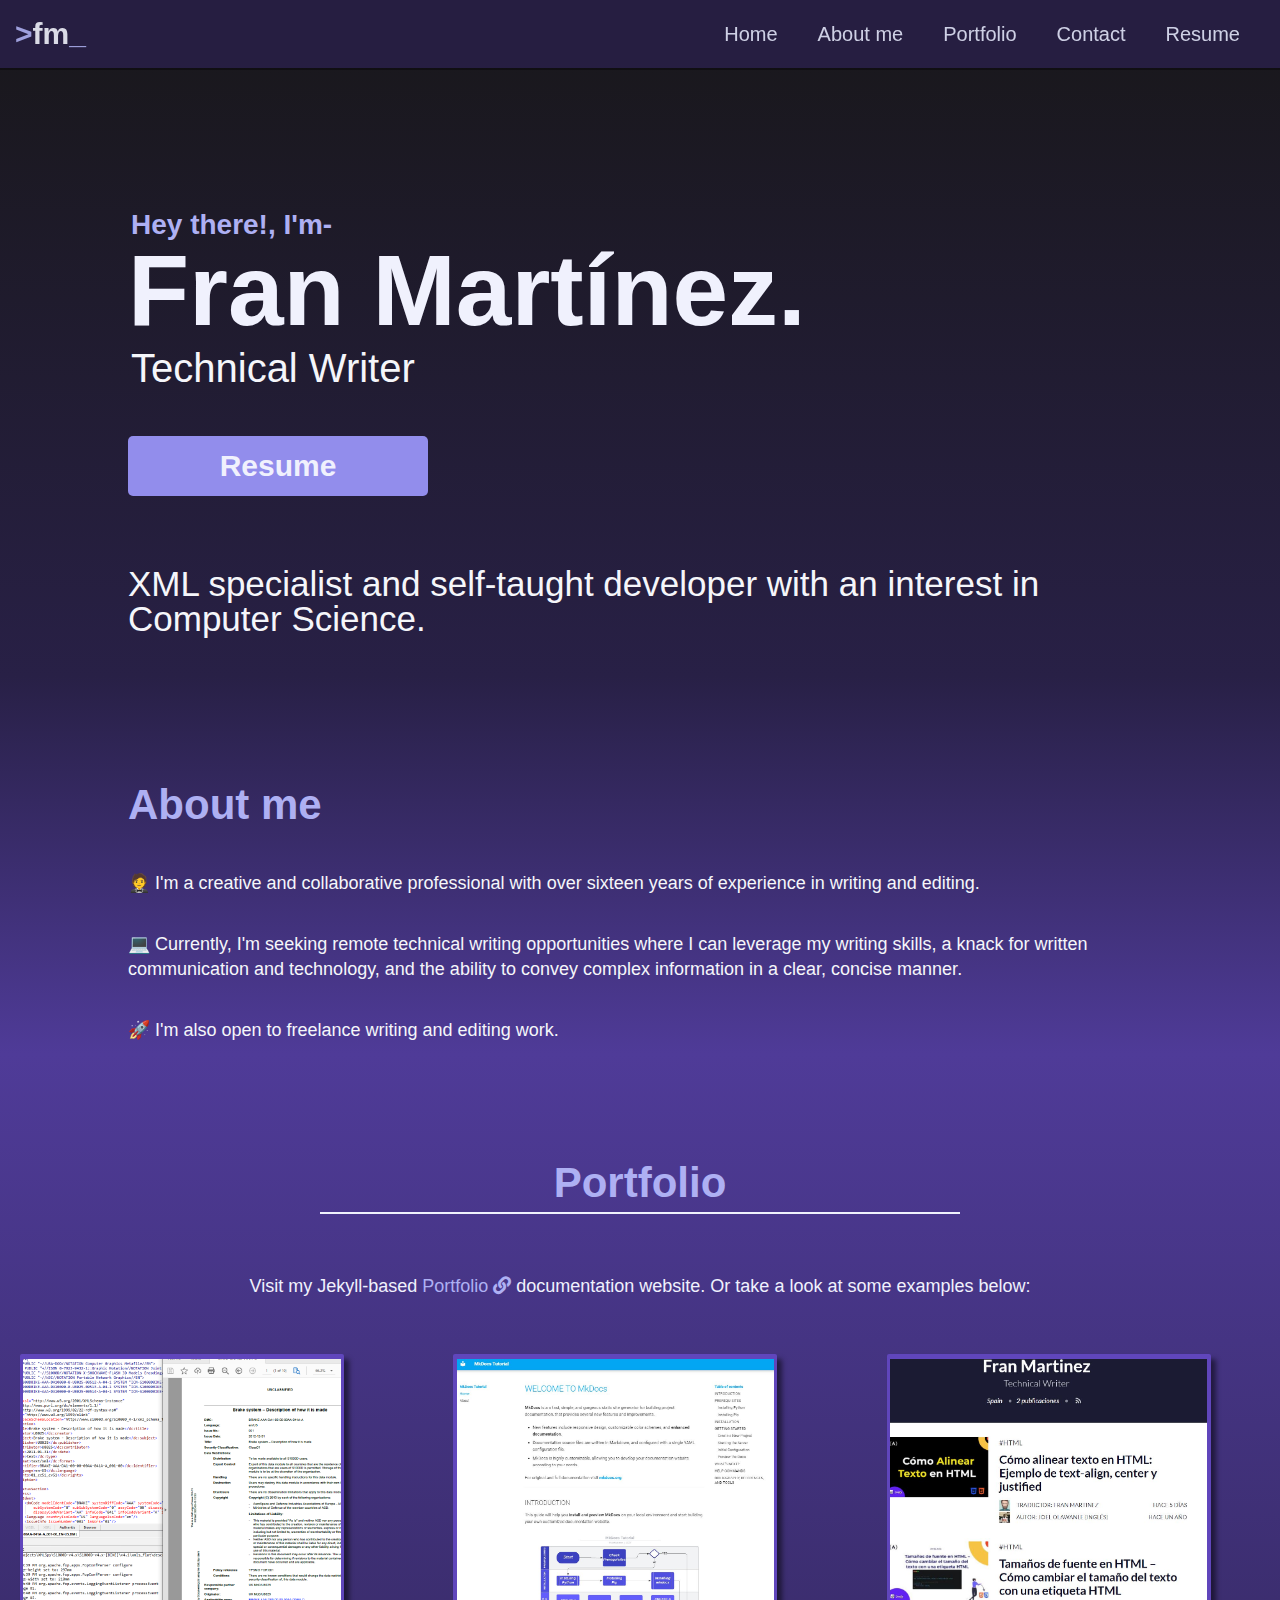
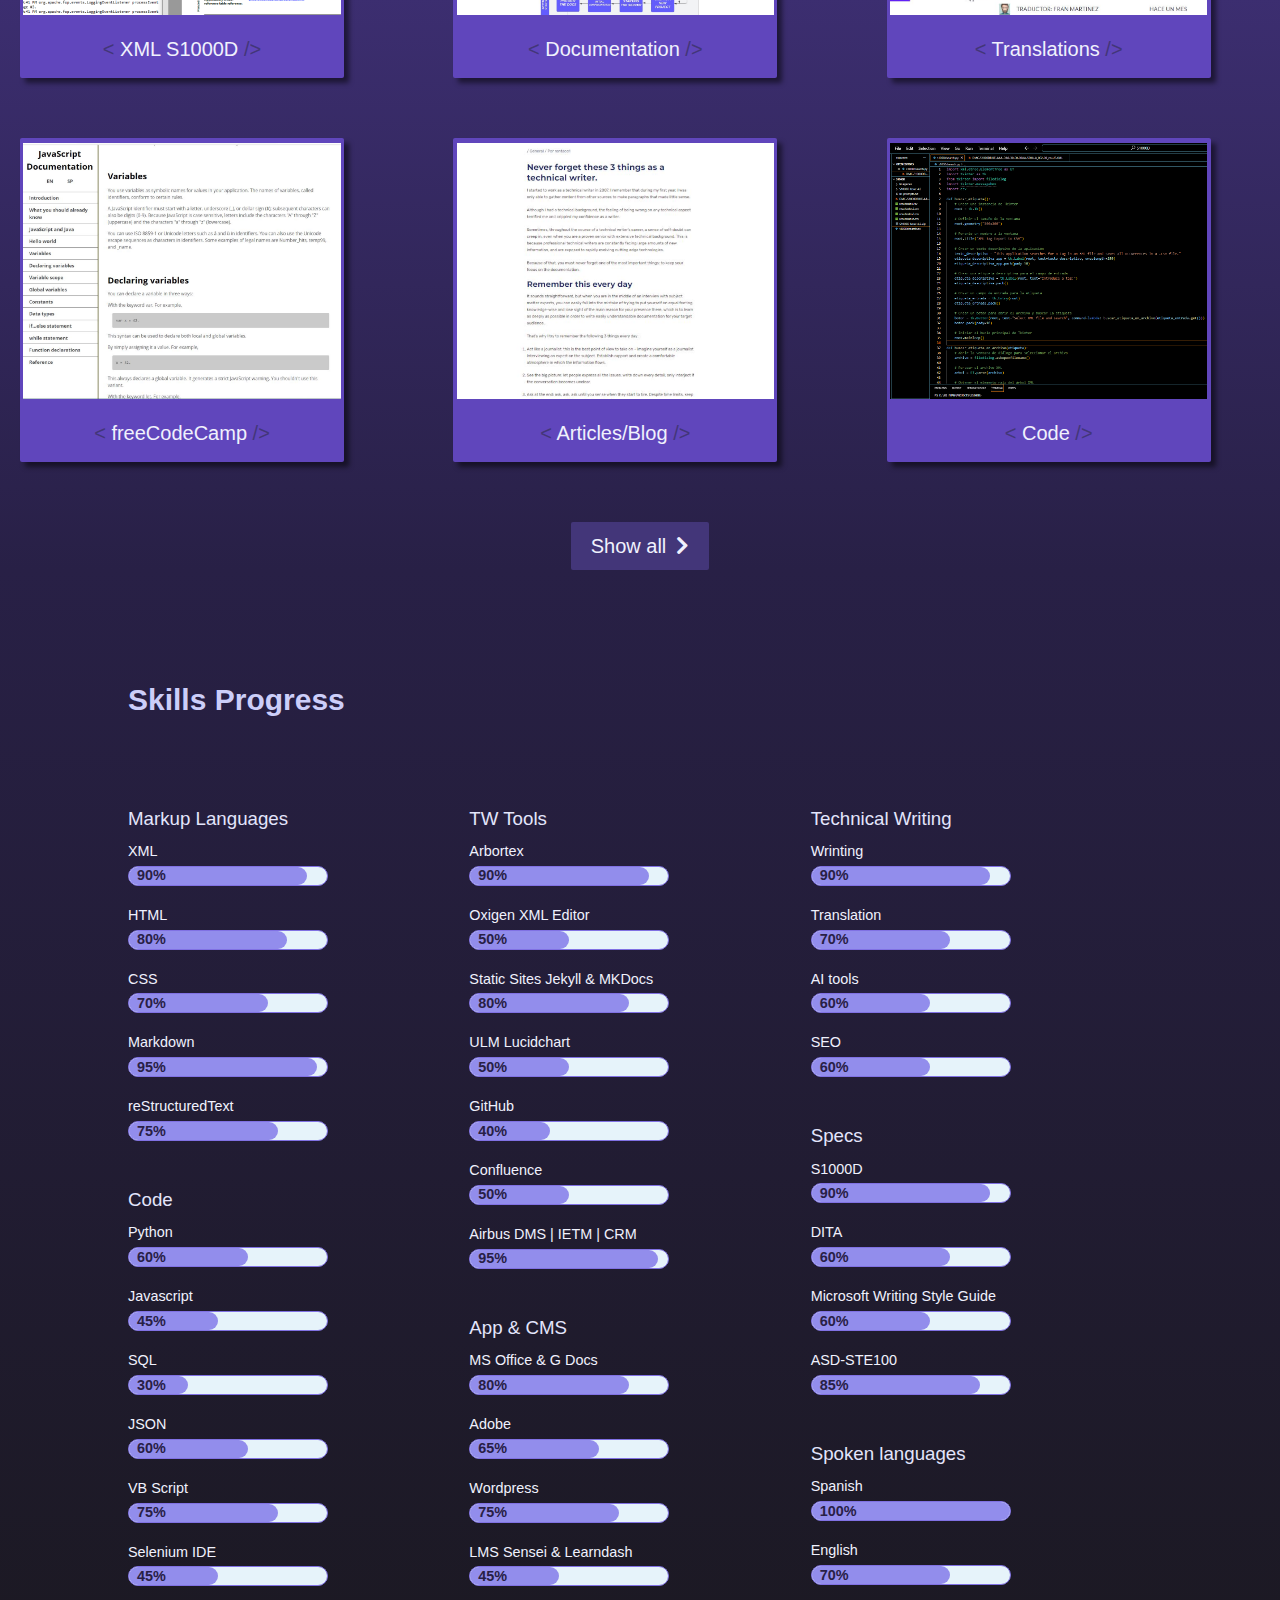
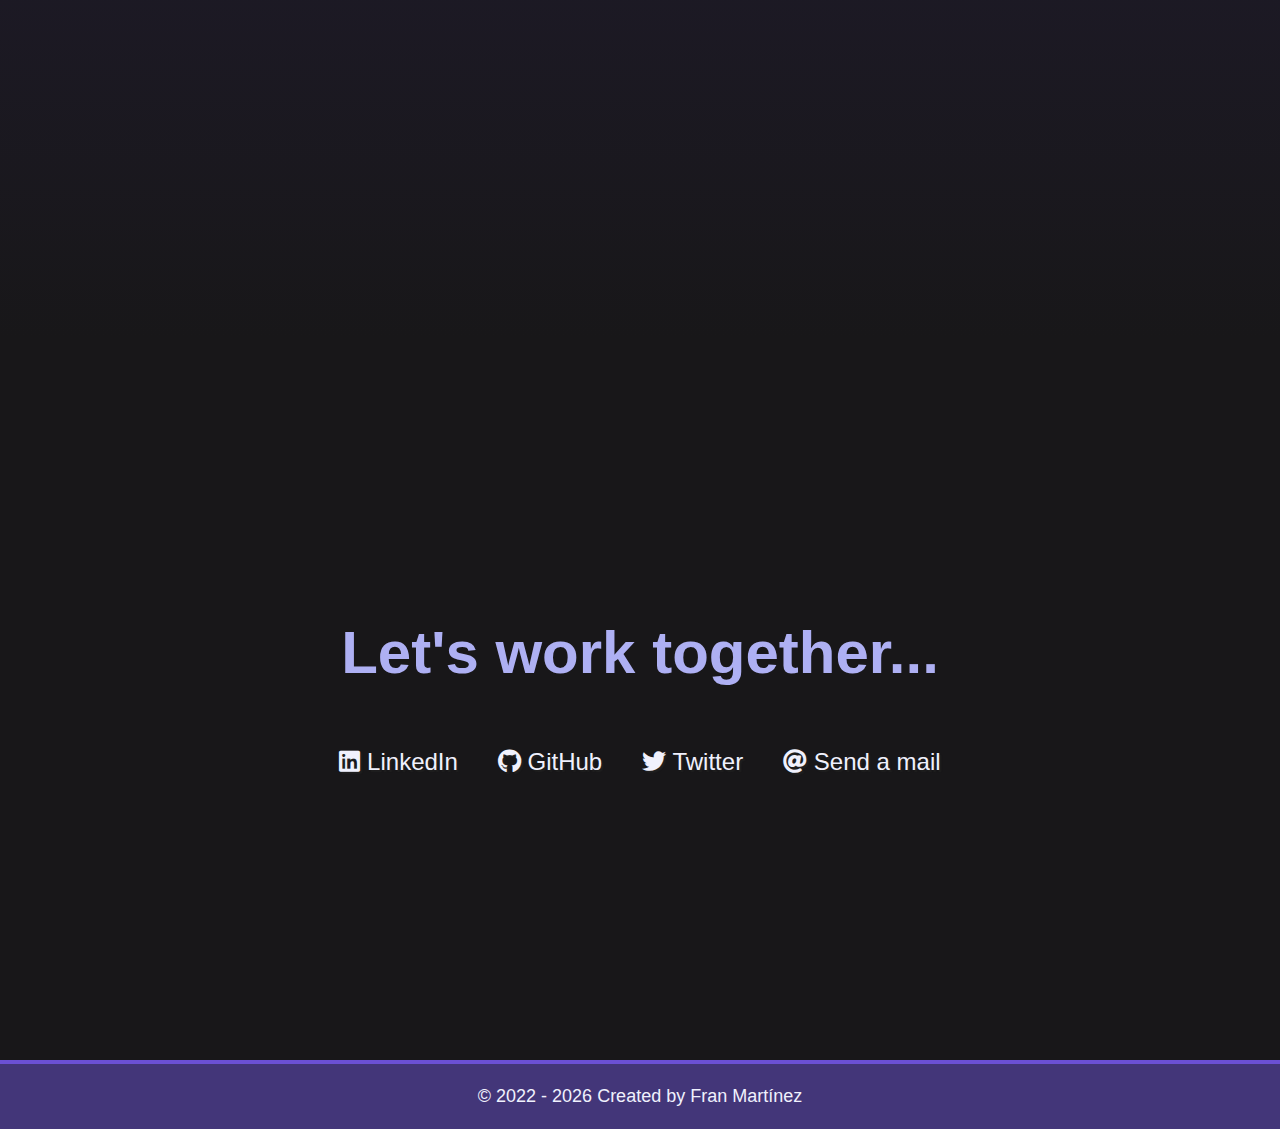
==== commit d6317772: "Update_index_resume_04-12-23" ====
--- a/index.html
+++ b/index.html
@@ -71,319 +71,17 @@
 
     <!-- END WELCOME SECTION -->
 
-    <!-- START SKILLS SECTION -->
-
-    <section id="myskills" class="myskills">
-      <h3>Skills Progress</h3>
-      <div id="skills" class="skills">
-    
-        <div class="progress-section_1">
-    
-          <!-- Markup Languages -->
-    
-          <p class="titlemargin"><span class="titleskills">Markup Languages</span></p>
-          <div class="progress-block">
-            <p>XML</p>
-            <div class="progress">
-              <div class="progress-bar" style="width:90%;">
-                  <span class="progress-bar-text">90%</span>
-              </div>
-            </div>
-          </div>
-          <div class="progress-block">
-            <p>HTML</p>
-            <div class="progress">
-              <div class="progress-bar" style="width:80%;">
-                  <span class="progress-bar-text">80%</span>
-              </div>
-            </div>
-          </div>
-          <div class="progress-block">
-            <p>CSS</p>
-            <div class="progress">
-              <div class="progress-bar" style="width:70%;">
-                  <span class="progress-bar-text">70%</span>
-              </div>
-            </div>
-            <div class="progress-block">
-              <p>Markdown</p>
-              <div class="progress">
-                <div class="progress-bar" style="width:95%;">
-                    <span class="progress-bar-text">95%</span>
-                </div>
-              </div>
-            </div>
-            <div class="progress-block">
-              <p>reStructuredText</p>
-              <div class="progress">
-                <div class="progress-bar" style="width:75%;">
-                    <span class="progress-bar-text">75%</span>
-                </div>
-              </div>
-            </div>
-          </div>
-          
-          <!-- Code -->
-    
-          <p class="titlemargin"><span class="titleskills">Code</span></p>
-          <div class="progress-block">
-            <p>Python</p>
-            <div class="progress">
-              <div class="progress-bar" style="width:60%;">
-                  <span class="progress-bar-text">60%</span>
-              </div>
-            </div>
-          </div>
-          <div class="progress-block">
-            <p>Javascript</p>
-            <div class="progress">
-              <div class="progress-bar" style="width:45%;">
-                  <span class="progress-bar-text">45%</span>
-              </div>
-            </div>
-          </div>
-          <div class="progress-block">
-            <p>SQL</p>
-            <div class="progress">
-              <div class="progress-bar" style="width:30%;">
-                  <span class="progress-bar-text">30%</span>
-              </div>
-            </div>
-          </div>
-          
-          <div class="progress-block">
-            <p>JSON</p>
-            <div class="progress">
-              <div class="progress-bar" style="width:60%;">
-                  <span class="progress-bar-text">60%</span>
-              </div>
-            </div>
-          </div>
-          <div class="progress-block">
-            <p>VB Script</p>
-            <div class="progress">
-              <div class="progress-bar" style="width:75%;">
-                  <span class="progress-bar-text">75%</span>
-              </div>
-            </div>
-          </div>
-          <div class="progress-block">
-            <p>Selenium IDE</p>
-            <div class="progress">
-              <div class="progress-bar" style="width:45%;">
-                  <span class="progress-bar-text">45%</span>
-              </div>
-            </div>
-          </div>
-        </div>
-    
-          <!-- TW Tools -->
-    
-        <div class="progress-section_2">
-          <p class="titlemargin"><span class="titleskills">TW Tools</span></p>
-          <div class="progress-block">
-            <p>Arbortex</p>
-            <div class="progress">
-              <div class="progress-bar" style="width:90%;">
-                  <span class="progress-bar-text">90%</span>
-              </div>
-            </div>
-          </div>
-          <div class="progress-block">
-            <p>Oxigen XML Editor</p>
-            <div class="progress">
-              <div class="progress-bar" style="width:50%;">
-                  <span class="progress-bar-text">50%</span>
-              </div>
-            </div>
-          </div>
-          <div class="progress-block">
-            <p>MKDocs</p>
-            <div class="progress">
-              <div class="progress-bar" style="width:80%;">
-                  <span class="progress-bar-text">80%</span>
-              </div>
-            </div>
-          </div>
-          <div class="progress-block">
-            <p>ULM Lucidchart</p>
-            <div class="progress">
-              <div class="progress-bar" style="width:50%;">
-                  <span class="progress-bar-text">50%</span>
-              </div>
-            </div>
-          </div>
-          <div class="progress-block">
-            <p>GitHub</p>
-            <div class="progress">
-              <div class="progress-bar" style="width:40%;">
-                  <span class="progress-bar-text">40%</span>
-              </div>
-            </div>
-          </div>
-          <div class="progress-block">
-            <p>Confluence</p>
-            <div class="progress">
-              <div class="progress-bar" style="width:30%;">
-                  <span class="progress-bar-text">30%</span>
-              </div>
-            </div>
-          </div>
-          <div class="progress-block">
-            <p>Airbus DMS | IETM | CRM</p>
-            <div class="progress">
-              <div class="progress-bar" style="width:95%;">
-                  <span class="progress-bar-text">95%</span>
-              </div>
-            </div>
-          </div>
-    
-          <!-- App & CMS -->
-    
-          <p class="titlemargin"><span class="titleskills">App & CMS</span></p>
-          <div class="progress-block">
-            <p>MS Office & G Docs</p>
-            <div class="progress">
-              <div class="progress-bar" style="width:80%;">
-                  <span class="progress-bar-text">80%</span>
-              </div>
-            </div>
-          </div>
-          <div class="progress-block">
-            <p>Adobe</p>
-            <div class="progress">
-              <div class="progress-bar" style="width:65%;">
-                  <span class="progress-bar-text">65%</span>
-              </div>
-            </div>
-          </div>
-          <div class="progress-block">
-            <p>Wordpress</p>
-            <div class="progress">
-              <div class="progress-bar" style="width:75%;">
-                  <span class="progress-bar-text">75%</span>
-              </div>
-            </div>
-          </div>
-          <div class="progress-block">
-            <p>Sensei LMS</p>
-            <div class="progress">
-              <div class="progress-bar" style="width:45%;">
-                  <span class="progress-bar-text">45%</span>
-              </div>
-            </div>
-          </div>
-        </div>
-    
-          <!-- Technical Writing -->
-    
-          <div class="progress-section_3">
-            <p class="titlemargin"><span class="titleskills">Technical Writing</span></p>
-            <div class="progress-block">
-              <p>Wrinting</p>
-              <div class="progress">
-                <div class="progress-bar" style="width:90%;">
-                    <span class="progress-bar-text">90%</span>
-                </div>
-              </div>
-            </div>
-            <div class="progress-block">
-              <p>Translation</p>
-              <div class="progress">
-                <div class="progress-bar" style="width:70%;">
-                    <span class="progress-bar-text">70%</span>
-                </div>
-              </div>
-            </div>
-            <div class="progress-block">
-              <p>AI tools</p>
-              <div class="progress">
-                <div class="progress-bar" style="width:60%;">
-                    <span class="progress-bar-text">60%</span>
-                </div>
-              </div>
-            </div>
-            <div class="progress-block">
-              <p>SEO</p>
-              <div class="progress">
-                <div class="progress-bar" style="width:60%;">
-                    <span class="progress-bar-text">60%</span>
-                </div>
-              </div>
-            </div>
-    
-          <!-- Spec -->
-    
-          <p class="titlemargin"><span class="titleskills">Specs</span></p>
-          <div class="progress-block">
-            <p>S1000D</p>
-            <div class="progress">
-              <div class="progress-bar" style="width:90%;">
-                  <span class="progress-bar-text">90%</span>
-              </div>
-            </div>
-          </div>
-          <div class="progress-block">
-            <p>DITA</p>
-            <div class="progress">
-              <div class="progress-bar" style="width:70%;">
-                  <span class="progress-bar-text">60%</span>
-              </div>
-            </div>
-          </div>
-          <div class="progress-block">
-            <p>Microsoft Writing Style Guide</p>
-            <div class="progress">
-              <div class="progress-bar" style="width:60%;">
-                  <span class="progress-bar-text">60%</span>
-              </div>
-            </div>
-          </div>
-          <div class="progress-block">
-            <p>ASD-STE100</p>
-            <div class="progress">
-              <div class="progress-bar" style="width:85%;">
-                  <span class="progress-bar-text">85%</span>
-              </div>
-            </div>
-          </div>
-    
-          <!-- Language -->
-    
-          <p class="titlemargin"><span class="titleskills">Spoken languages</span></p>
-          <div class="progress-block">
-            <p>Spanish</p>
-            <div class="progress">
-              <div class="progress-bar" style="width:100%;">
-                  <span class="progress-bar-text">100%</span>
-              </div>
-            </div>
-          </div>
-          <div class="progress-block">
-            <p>English</p>
-            <div class="progress">
-              <div class="progress-bar" style="width:70%;">
-                  <span class="progress-bar-text">70%</span>
-              </div>
-            </div>
-          </div>
-        </div>
-        
-      </div> 
-    </section>
-        
-    <!-- END SKILLS SECTION -->
-
     <!-- START PROJECTS SECTION -->
 
     <section id="projects" class="projects-section">
       <h2 class="projects-section-header">Portfolio</h2>
+      <p>Visit my Jekyll-based <a href="https://franmaral.github.io/portfolio/" class="linktext" target=""> Portfolio <i class="fa fa-link" aria-hidden="true"></i></a> documentation website. Or take a look at some examples below:</p>
       <div class="projects-grid">
         <a href="" target="" class="project project-tile">
           <img class="project-image" src="./images/S1000D.png" alt="project">
           <p class="project-title">
             <span class="code">&lt;</span>
-            XML S1000D ASD-STE100
+            XML S1000D
             <span class="code">/&gt;</span>
           </p>
         </a>
@@ -391,7 +89,7 @@
           <img class="project-image" src="./images/documentation.jpg" alt="project">
           <p class="project-title">
             <span class="code">&lt;</span>
-            Documentation Projects
+            Documentation
             <span class="code">/&gt;</span>
           </p>
         </a>
@@ -407,7 +105,7 @@
           <img class="project-image" src="./images/map.jpg" alt="project">
           <p class="project-title">
             <span class="code">&lt;</span>
-            freeCodeCamp Projects
+            freeCodeCamp
             <span class="code">/&gt;</span>
           </p>
         </a>
@@ -435,6 +133,309 @@
     </section>
 
     <!-- END PROJECTS SECTION -->
+
+    <!-- START SKILLS SECTION -->
+
+    <section id="myskills" class="myskills">
+      <h3>Skills Progress</h3>
+      <div id="skills" class="skills">
+
+        <div class="progress-section_1">
+
+          <!-- Markup Languages -->
+
+          <p class="titlemargin"><span class="titleskills">Markup Languages</span></p>
+          <div class="progress-block">
+            <p>XML</p>
+            <div class="progress">
+              <div class="progress-bar" style="width:90%;">
+                  <span class="progress-bar-text">90%</span>
+              </div>
+            </div>
+          </div>
+          <div class="progress-block">
+            <p>HTML</p>
+            <div class="progress">
+              <div class="progress-bar" style="width:80%;">
+                  <span class="progress-bar-text">80%</span>
+              </div>
+            </div>
+          </div>
+          <div class="progress-block">
+            <p>CSS</p>
+            <div class="progress">
+              <div class="progress-bar" style="width:70%;">
+                  <span class="progress-bar-text">70%</span>
+              </div>
+            </div>
+            <div class="progress-block">
+              <p>Markdown</p>
+              <div class="progress">
+                <div class="progress-bar" style="width:95%;">
+                    <span class="progress-bar-text">95%</span>
+                </div>
+              </div>
+            </div>
+            <div class="progress-block">
+              <p>reStructuredText</p>
+              <div class="progress">
+                <div class="progress-bar" style="width:75%;">
+                    <span class="progress-bar-text">75%</span>
+                </div>
+              </div>
+            </div>
+          </div>
+          
+          <!-- Code -->
+
+          <p class="titlemargin"><span class="titleskills">Code</span></p>
+          <div class="progress-block">
+            <p>Python</p>
+            <div class="progress">
+              <div class="progress-bar" style="width:60%;">
+                  <span class="progress-bar-text">60%</span>
+              </div>
+            </div>
+          </div>
+          <div class="progress-block">
+            <p>Javascript</p>
+            <div class="progress">
+              <div class="progress-bar" style="width:45%;">
+                  <span class="progress-bar-text">45%</span>
+              </div>
+            </div>
+          </div>
+          <div class="progress-block">
+            <p>SQL</p>
+            <div class="progress">
+              <div class="progress-bar" style="width:30%;">
+                  <span class="progress-bar-text">30%</span>
+              </div>
+            </div>
+          </div>
+          
+          <div class="progress-block">
+            <p>JSON</p>
+            <div class="progress">
+              <div class="progress-bar" style="width:60%;">
+                  <span class="progress-bar-text">60%</span>
+              </div>
+            </div>
+          </div>
+          <div class="progress-block">
+            <p>VB Script</p>
+            <div class="progress">
+              <div class="progress-bar" style="width:75%;">
+                  <span class="progress-bar-text">75%</span>
+              </div>
+            </div>
+          </div>
+          <div class="progress-block">
+            <p>Selenium IDE</p>
+            <div class="progress">
+              <div class="progress-bar" style="width:45%;">
+                  <span class="progress-bar-text">45%</span>
+              </div>
+            </div>
+          </div>
+        </div>
+
+          <!-- TW Tools -->
+
+        <div class="progress-section_2">
+          <p class="titlemargin"><span class="titleskills">TW Tools</span></p>
+          <div class="progress-block">
+            <p>Arbortex</p>
+            <div class="progress">
+              <div class="progress-bar" style="width:90%;">
+                  <span class="progress-bar-text">90%</span>
+              </div>
+            </div>
+          </div>
+          <div class="progress-block">
+            <p>Oxigen XML Editor</p>
+            <div class="progress">
+              <div class="progress-bar" style="width:50%;">
+                  <span class="progress-bar-text">50%</span>
+              </div>
+            </div>
+          </div>
+          <div class="progress-block">
+            <p>Static Sites Jekyll & MKDocs</p>
+            <div class="progress">
+              <div class="progress-bar" style="width:80%;">
+                  <span class="progress-bar-text">80%</span>
+              </div>
+            </div>
+          </div>
+          <div class="progress-block">
+            <p>ULM Lucidchart</p>
+            <div class="progress">
+              <div class="progress-bar" style="width:50%;">
+                  <span class="progress-bar-text">50%</span>
+              </div>
+            </div>
+          </div>
+          <div class="progress-block">
+            <p>GitHub</p>
+            <div class="progress">
+              <div class="progress-bar" style="width:40%;">
+                  <span class="progress-bar-text">40%</span>
+              </div>
+            </div>
+          </div>
+          <div class="progress-block">
+            <p>Confluence</p>
+            <div class="progress">
+              <div class="progress-bar" style="width:50%;">
+                  <span class="progress-bar-text">50%</span>
+              </div>
+            </div>
+          </div>
+          <div class="progress-block">
+            <p>Airbus DMS | IETM | CRM</p>
+            <div class="progress">
+              <div class="progress-bar" style="width:95%;">
+                  <span class="progress-bar-text">95%</span>
+              </div>
+            </div>
+          </div>
+
+          <!-- App & CMS -->
+
+          <p class="titlemargin"><span class="titleskills">App & CMS</span></p>
+          <div class="progress-block">
+            <p>MS Office & G Docs</p>
+            <div class="progress">
+              <div class="progress-bar" style="width:80%;">
+                  <span class="progress-bar-text">80%</span>
+              </div>
+            </div>
+          </div>
+          <div class="progress-block">
+            <p>Adobe</p>
+            <div class="progress">
+              <div class="progress-bar" style="width:65%;">
+                  <span class="progress-bar-text">65%</span>
+              </div>
+            </div>
+          </div>
+          <div class="progress-block">
+            <p>Wordpress</p>
+            <div class="progress">
+              <div class="progress-bar" style="width:75%;">
+                  <span class="progress-bar-text">75%</span>
+              </div>
+            </div>
+          </div>
+          <div class="progress-block">
+            <p>LMS Sensei & Learndash</p>
+            <div class="progress">
+              <div class="progress-bar" style="width:45%;">
+                  <span class="progress-bar-text">45%</span>
+              </div>
+            </div>
+          </div>
+        </div>
+
+          <!-- Technical Writing -->
+
+          <div class="progress-section_3">
+            <p class="titlemargin"><span class="titleskills">Technical Writing</span></p>
+            <div class="progress-block">
+              <p>Wrinting</p>
+              <div class="progress">
+                <div class="progress-bar" style="width:90%;">
+                    <span class="progress-bar-text">90%</span>
+                </div>
+              </div>
+            </div>
+            <div class="progress-block">
+              <p>Translation</p>
+              <div class="progress">
+                <div class="progress-bar" style="width:70%;">
+                    <span class="progress-bar-text">70%</span>
+                </div>
+              </div>
+            </div>
+            <div class="progress-block">
+              <p>AI tools</p>
+              <div class="progress">
+                <div class="progress-bar" style="width:60%;">
+                    <span class="progress-bar-text">60%</span>
+                </div>
+              </div>
+            </div>
+            <div class="progress-block">
+              <p>SEO</p>
+              <div class="progress">
+                <div class="progress-bar" style="width:60%;">
+                    <span class="progress-bar-text">60%</span>
+                </div>
+              </div>
+            </div>
+
+          <!-- Spec -->
+
+          <p class="titlemargin"><span class="titleskills">Specs</span></p>
+          <div class="progress-block">
+            <p>S1000D</p>
+            <div class="progress">
+              <div class="progress-bar" style="width:90%;">
+                  <span class="progress-bar-text">90%</span>
+              </div>
+            </div>
+          </div>
+          <div class="progress-block">
+            <p>DITA</p>
+            <div class="progress">
+              <div class="progress-bar" style="width:70%;">
+                  <span class="progress-bar-text">60%</span>
+              </div>
+            </div>
+          </div>
+          <div class="progress-block">
+            <p>Microsoft Writing Style Guide</p>
+            <div class="progress">
+              <div class="progress-bar" style="width:60%;">
+                  <span class="progress-bar-text">60%</span>
+              </div>
+            </div>
+          </div>
+          <div class="progress-block">
+            <p>ASD-STE100</p>
+            <div class="progress">
+              <div class="progress-bar" style="width:85%;">
+                  <span class="progress-bar-text">85%</span>
+              </div>
+            </div>
+          </div>
+
+          <!-- Language -->
+
+          <p class="titlemargin"><span class="titleskills">Spoken languages</span></p>
+          <div class="progress-block">
+            <p>Spanish</p>
+            <div class="progress">
+              <div class="progress-bar" style="width:100%;">
+                  <span class="progress-bar-text">100%</span>
+              </div>
+            </div>
+          </div>
+          <div class="progress-block">
+            <p>English</p>
+            <div class="progress">
+              <div class="progress-bar" style="width:70%;">
+                  <span class="progress-bar-text">70%</span>
+              </div>
+            </div>
+          </div>
+        </div>
+        
+      </div> 
+    </section>
+    
+    <!-- END SKILLS SECTION -->
 
     <!-- START CONTACT SECTION -->
 
--- a/css/styles.css
+++ b/css/styles.css
@@ -98,6 +98,15 @@
   color: var(--steel-blue-50);
 }
 
+.linktext {
+  color: var(--steel-blue-300);
+}
+
+.linktext:hover {
+  color: var(--steel-blue-100);
+  transition: color 0.3s ease-out;
+}
+
 img {
   display: block;
   width: 100%;
@@ -215,6 +224,34 @@
   color: var(--steel-grey);
 }
 
+/* Button */
+
+.btn {
+  display: inline-block;
+  padding: 1rem 2rem;
+  border-radius: 2px;
+}
+
+.btn-show-all {
+  font-size: 2rem;
+  background: var(--steel-blue-900);
+  transition: background 0.3s ease-out;
+}
+
+.btn-show-all:hover {
+  background: var(--steel-blue-600);
+}
+
+.btn-show-all:hover > i {
+  transform: translateX(2px);
+}
+
+.btn-show-all > i {
+  margin-left: 10px;
+  transform: translateX(0);
+  transition: transform 0.3s ease-out;
+}
+
 /* About me */
 
 .about-me {
@@ -226,7 +263,7 @@
   height: auto;
   padding: 100px 10% 10px 10%;
   background-color: #000;
-  background-image: linear-gradient(0deg, var(--steel-blue-700) 0%, var(--steel-blue-950) 100%);
+  background-image: linear-gradient(0deg, var(--steel-blue-800) 0%, var(--steel-blue-950) 100%);
 }
 
 .about-me > p {
@@ -241,10 +278,78 @@
   color: var(--steel-grey);
 }
 
+/* Projects section */
+
+.projects-section {
+  text-align: center;
+  padding: 100px 2rem 0 2rem;
+  background-image: linear-gradient(0deg, var(--steel-blue-950) 0%, var(--steel-blue-800) 100%);
+}
+
+.projects-section-header {
+  max-width: 640px;
+  margin: 0 auto 6rem auto;
+  border-bottom: 0.2rem solid var(--steel-blue-50);
+}
+
+.projects-section > p:first-of-type {
+  padding: 0 1em 3em 1em;
+}
+
+
+/* "Automagic" image grid using no media queries */
+.projects-grid {
+  display: grid;
+  grid-template-columns: repeat(auto-fit, minmax(320px, 1fr));
+  grid-gap: 6rem;
+  width: 100%;
+  max-width: 1280px;
+  margin: 0 auto;
+  margin-bottom: 6rem;
+}
+
+.project {
+  background: var(--steel-blue-700);
+  box-shadow: 5px 5px 5px rgba(0, 0, 0, 0.5);
+  border-radius: 2px;
+}
+
+.project:hover {
+  background: var(--steel-blue-500);
+  box-shadow: 5px 20px 20px rgba(0, 0, 0, 0.5);
+}
+
+.code {
+  color: var(--steel-blue-900);
+  transition: color 0.3s ease-out;
+}
+
+.project:hover .code {
+  color: var(--steel-blue-300);
+}
+
+.project-tile {
+  width: 18em;
+  height: 18em;
+}
+
+.project-image {
+  height: calc(100% - 6.8rem);
+  display: block;
+  margin:  5px auto 0 auto;
+  width: 98%;
+  object-fit: cover;
+}
+
+.project-title {
+  font-size: 2rem;
+  padding: 2rem 0.5rem;
+}
+
 .myskills {
   line-height: 2;
   padding: 70px 10% 10px 10%;
-  background-image: linear-gradient(0deg, var(--steel-blue-950) 0%, var(--steel-blue-700) 100%);
+  background-image: linear-gradient(0deg, var(--steel-black) 0%, var(--steel-blue-950) 100%);
 }
 
 .skills {
@@ -256,6 +361,8 @@
   width: 100%;
   height: 130vh;
 }
+
+/* Skills section */
 
 .progress {
   height: 20px;
@@ -298,92 +405,6 @@
   color: var(--steel-blue-950);
 }
 
-
-/* Projects section */
-
-.projects-section {
-  text-align: center;
-  padding: 100px 2rem 0 2rem;
-  background-image: linear-gradient(0deg, var(--steel-blue-700) 0%, var(--steel-blue-950) 100%);
-}
-
-.projects-section-header {
-  max-width: 640px;
-  margin: 0 auto 6rem auto;
-  border-bottom: 0.2rem solid var(--steel-blue-50);
-}
-
-
-/* "Automagic" image grid using no media queries */
-.projects-grid {
-  display: grid;
-  grid-template-columns: repeat(auto-fit, minmax(320px, 1fr));
-  grid-gap: 6rem;
-  width: 100%;
-  max-width: 1280px;
-  margin: 0 auto;
-  margin-bottom: 6rem;
-}
-
-.project {
-  background: var(--steel-blue-900);
-  box-shadow: 5px 5px 5px rgba(0, 0, 0, 0.5);
-  border-radius: 2px;
-}
-
-.project:hover {
-  background: var(--steel-blue-700);
-  box-shadow: 5px 20px 20px rgba(0, 0, 0, 0.5);
-}
-
-.code {
-  color: var(--steel-blue-900);
-  transition: color 0.3s ease-out;
-}
-
-.project:hover .code {
-  color: var(--steel-blue-300);
-}
-
-.project-image {
-  height: calc(100% - 6.8rem);
-  display: block;
-  margin:  5px auto 0 auto;
-  width: 98%;
-  object-fit: cover;
-}
-
-.project-title {
-  font-size: 2rem;
-  padding: 2rem 0.5rem;
-}
-
-.btn {
-  display: inline-block;
-  padding: 1rem 2rem;
-  border-radius: 2px;
-}
-
-.btn-show-all {
-  font-size: 2rem;
-  background: var(--steel-blue-900);
-  transition: background 0.3s ease-out;
-}
-
-.btn-show-all:hover {
-  background: var(--steel-blue-600);
-}
-
-.btn-show-all:hover > i {
-  transform: translateX(2px);
-}
-
-.btn-show-all > i {
-  margin-left: 10px;
-  transform: translateX(0);
-  transition: transform 0.3s ease-out;
-}
-
 /* Contact section */
 
 .contact-section {
@@ -395,7 +416,7 @@
   width: 100%;
   height: 80vh;
   padding: 0 2rem;
-  background: var(--steel-blue-900);
+  background: var(--steel-black);
 }
 
 .contact-section-header > h2 {
@@ -513,6 +534,7 @@
   .welcome-section {
     height: auto;
     padding: 80px 10% 10px 10%;
+    background-image: linear-gradient(180deg, #181719 0%, var(--steel-blue-950) 100%);
   }
 
   .creative {
@@ -522,6 +544,36 @@
   .about-me {
     font-size: 2.8rem;
     height: auto;
+    background-image: linear-gradient(0deg, var(--steel-blue-800) 0%, var(--steel-blue-950) 100%);
+  }
+
+  .projects-section-header {
+    font-size: 4rem;
+  }
+
+  .projects-section > p:first-of-type {
+    text-align: left;
+  }
+
+  .projects-section {
+    padding: 6rem 1rem;
+    height: auto;
+    background-image: linear-gradient(0deg, var(--steel-blue-950) 0%, var(--steel-blue-800) 100%);
+  }
+
+  .projects-grid {
+    grid-template-columns: 0.75fr;
+    height: auto;
+    justify-content: center;
+  }
+
+  .project-tile {
+    width: 10em;
+    height: 10em;
+  }
+
+  .myskills {
+    background-image: linear-gradient(0deg, var(--steel-black) 0%, var(--steel-blue-950) 100%);
   }
 
   .skills {
@@ -542,19 +594,8 @@
     font-size: 0.7em;
   }
 
-  .projects-section-header {
-    font-size: 4rem;
-  }
-
-  .projects-section {
-    padding: 6rem 1rem;
-    height: auto;
-  }
-
-  .projects-grid {
-    grid-template-columns: 0.75fr;
-    height: auto;
-    justify-content: center;
+  .contact-section {
+    background: var(--steel-black);
   }
 
   .contact-section-header > h2 {
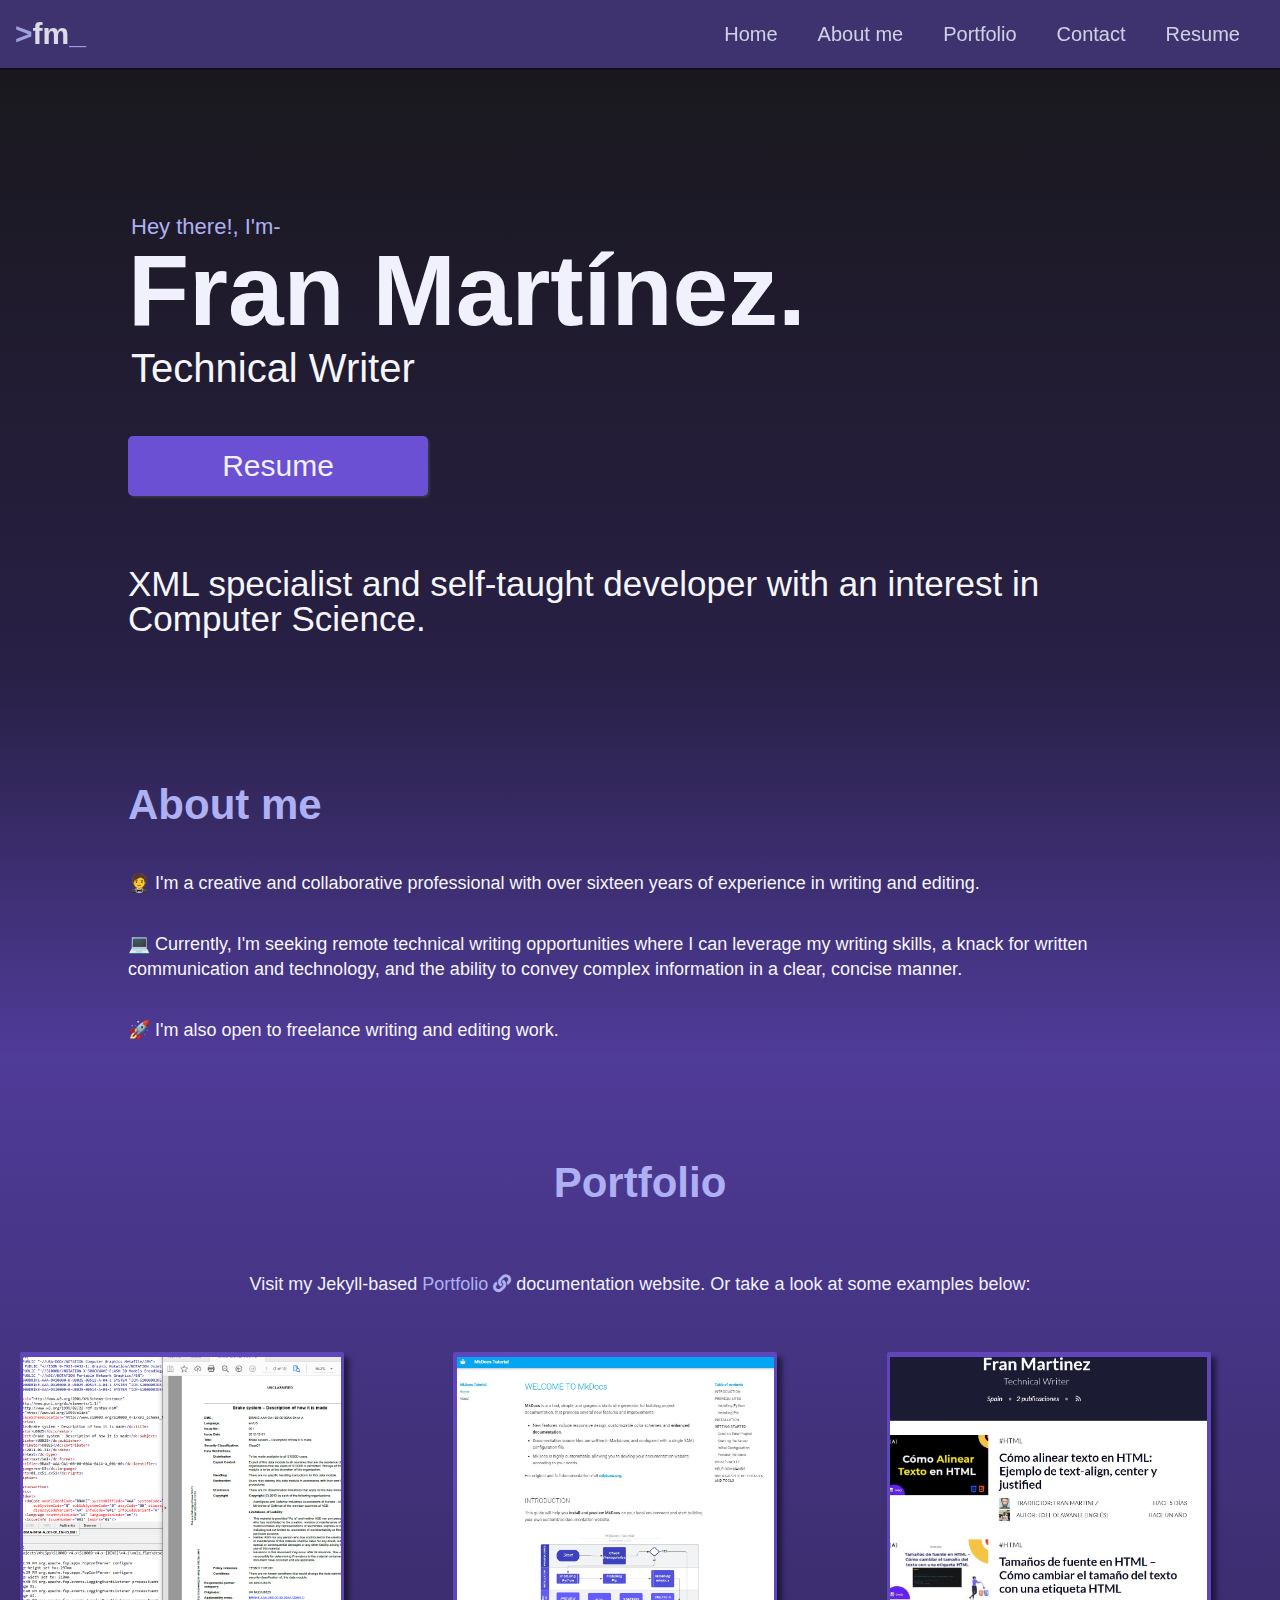
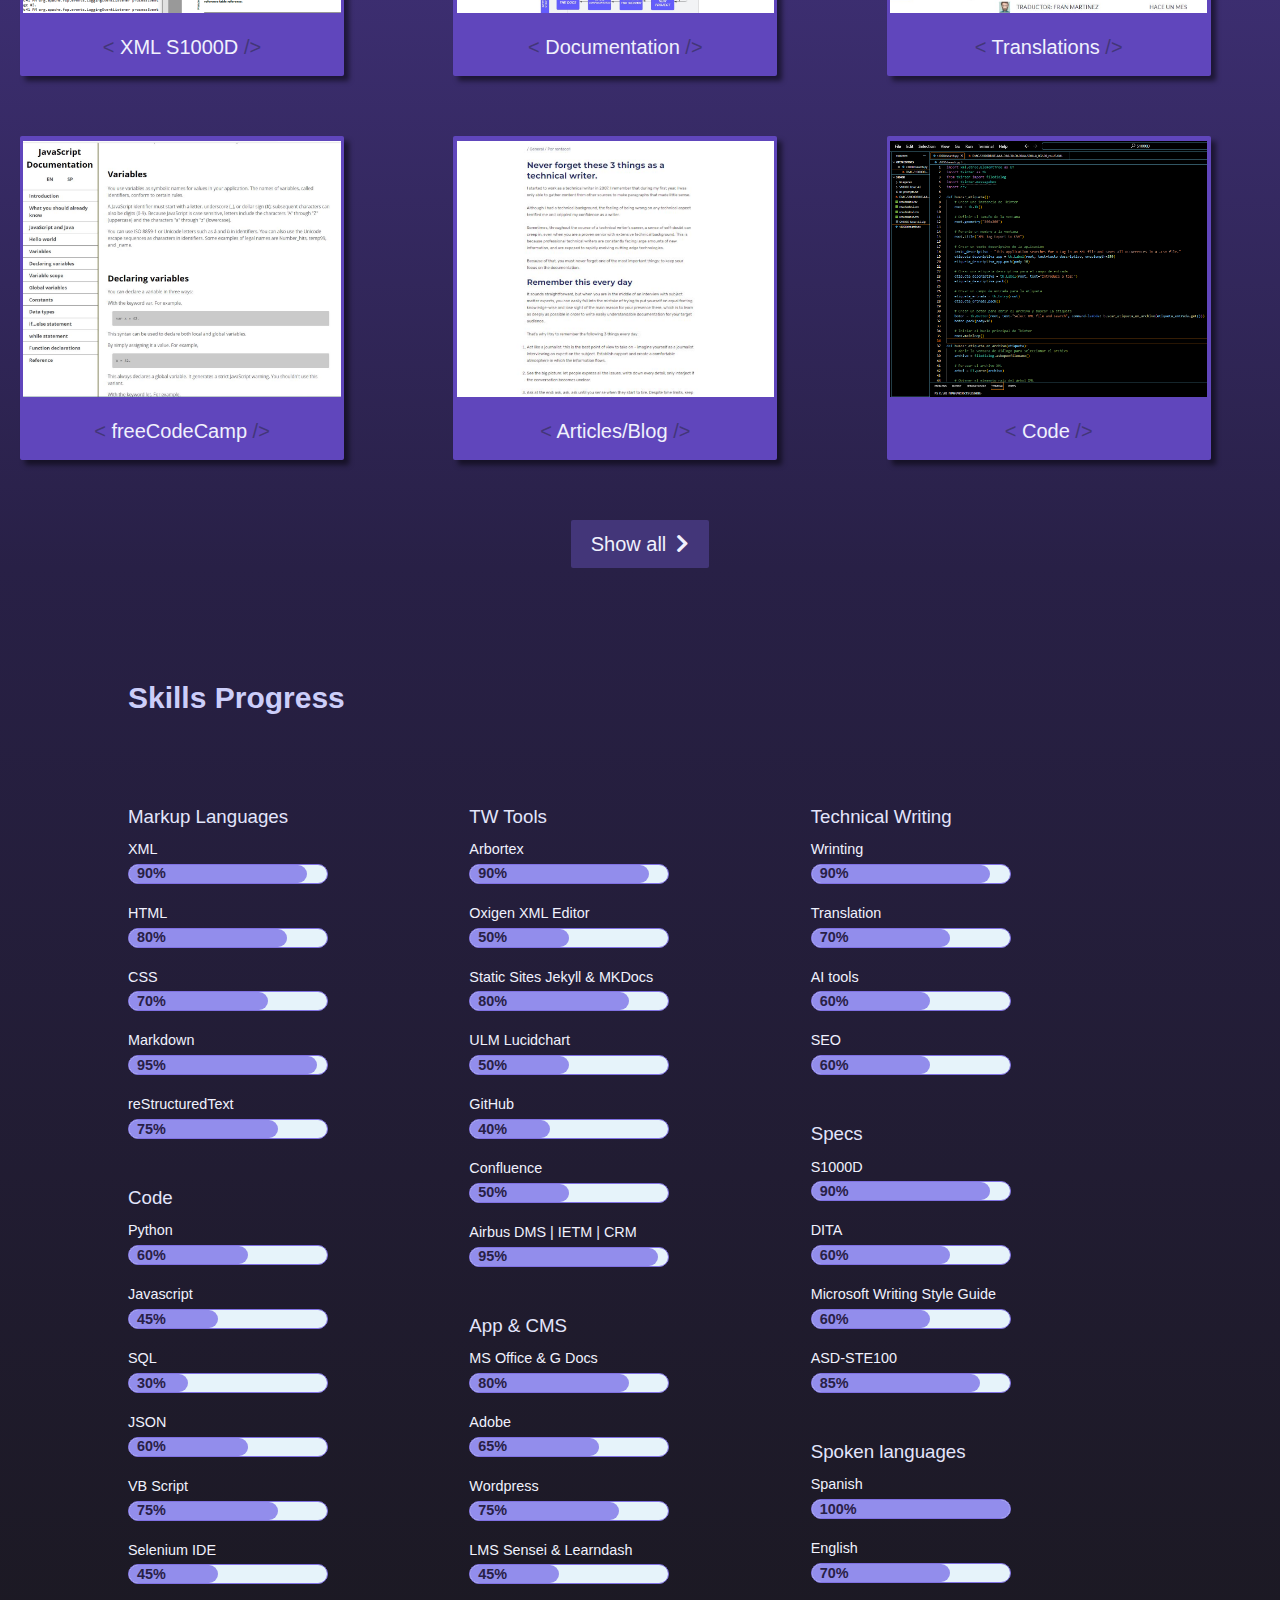
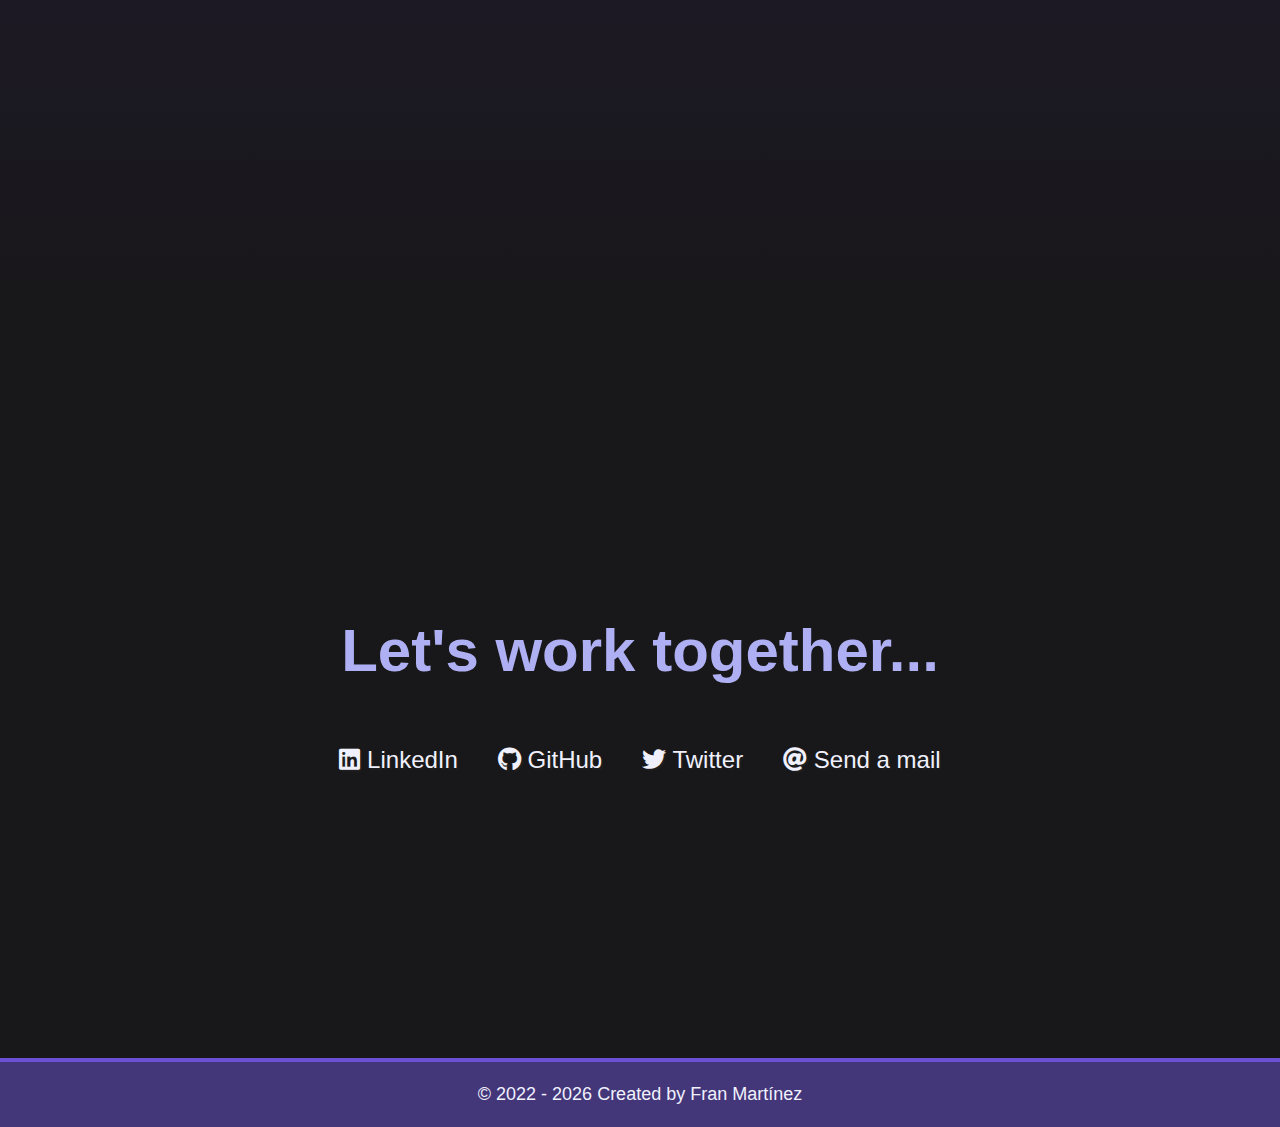
==== commit 175c7b85: "Update_Resume_05-12-23" ====
--- a/index.html
+++ b/index.html
@@ -77,7 +77,7 @@
       <h2 class="projects-section-header">Portfolio</h2>
       <p>Visit my Jekyll-based <a href="https://franmaral.github.io/portfolio/" class="linktext" target=""> Portfolio <i class="fa fa-link" aria-hidden="true"></i></a> documentation website. Or take a look at some examples below:</p>
       <div class="projects-grid">
-        <a href="" target="" class="project project-tile">
+        <a href="https://franmaral.github.io/portfolio/" target="" class="project project-tile">
           <img class="project-image" src="./images/S1000D.png" alt="project">
           <p class="project-title">
             <span class="code">&lt;</span>
@@ -109,7 +109,7 @@
             <span class="code">/&gt;</span>
           </p>
         </a>
-        <a href="" target="" class="project project-tile">
+        <a href="https://franmaral.github.io/portfolio/" target="" class="project project-tile">
           <img class="project-image" src="./images/articles.png" alt="project">
           <p class="project-title">
             <span class="code">&lt;</span>
@@ -117,7 +117,7 @@
             <span class="code">/&gt;</span>
           </p>
         </a>
-        <a href="" target="" class="project project-tile">
+        <a href="https://franmaral.github.io/portfolio/" target="" class="project project-tile">
           <img class="project-image" src="./images/code.png" alt="project">
           <p class="project-title">
             <span class="code">&lt;</span>
--- a/css/styles.css
+++ b/css/styles.css
@@ -122,7 +122,7 @@
   top: 0;
   left: 0;
   width: 100%;
-  background: var(--steel-blue-950);
+  background: var(--steel-blue-900);
   box-shadow: 0 2px 0 rgba(0, 0, 0, 0.4);
   z-index: 10;
   opacity: 90%;
@@ -172,8 +172,8 @@
 }
 
 .heyiam {
-  font-size: 2.8rem;
-  font-weight: 600;
+  font-size: 2.2rem;
+  font-weight: 500;
   font-style: normal;
   color: var(--steel-blue-300);
   transition: color 0.3s ease-out;
@@ -193,16 +193,17 @@
 }
 
 #welcome-section input[type='button'] {
-  background-color: var(--steel-blue-400);
+  background-color: var(--steel-blue-600);
   color: var(--steel-blue-50);
   font-size: 3rem;
-  font-weight: 600;
+  font-weight: 500;
   max-width: 300px;
   width: 100%;
   height: 60px;
   margin: 40px 0;
   border: 0;
   border-radius: 5px;
+  box-shadow: 2px 2px 2px rgba(84, 84, 84, 0.4);
 }
 
 #welcome-section input[type='button']:hover {
@@ -289,7 +290,6 @@
 .projects-section-header {
   max-width: 640px;
   margin: 0 auto 6rem auto;
-  border-bottom: 0.2rem solid var(--steel-blue-50);
 }
 
 .projects-section > p:first-of-type {
@@ -537,6 +537,11 @@
     background-image: linear-gradient(180deg, #181719 0%, var(--steel-blue-950) 100%);
   }
 
+  #welcome-section input[type='button'] {
+    font-size: 4rem;
+    font-weight: 600;
+  }
+
   .creative {
     margin-top: 2em;
   }
@@ -548,6 +553,7 @@
   }
 
   .projects-section-header {
+    padding: 4em 0 0 0;
     font-size: 4rem;
   }
 
@@ -568,8 +574,8 @@
   }
 
   .project-tile {
-    width: 10em;
-    height: 10em;
+    width: 12em;
+    height: 12em;
   }
 
   .myskills {
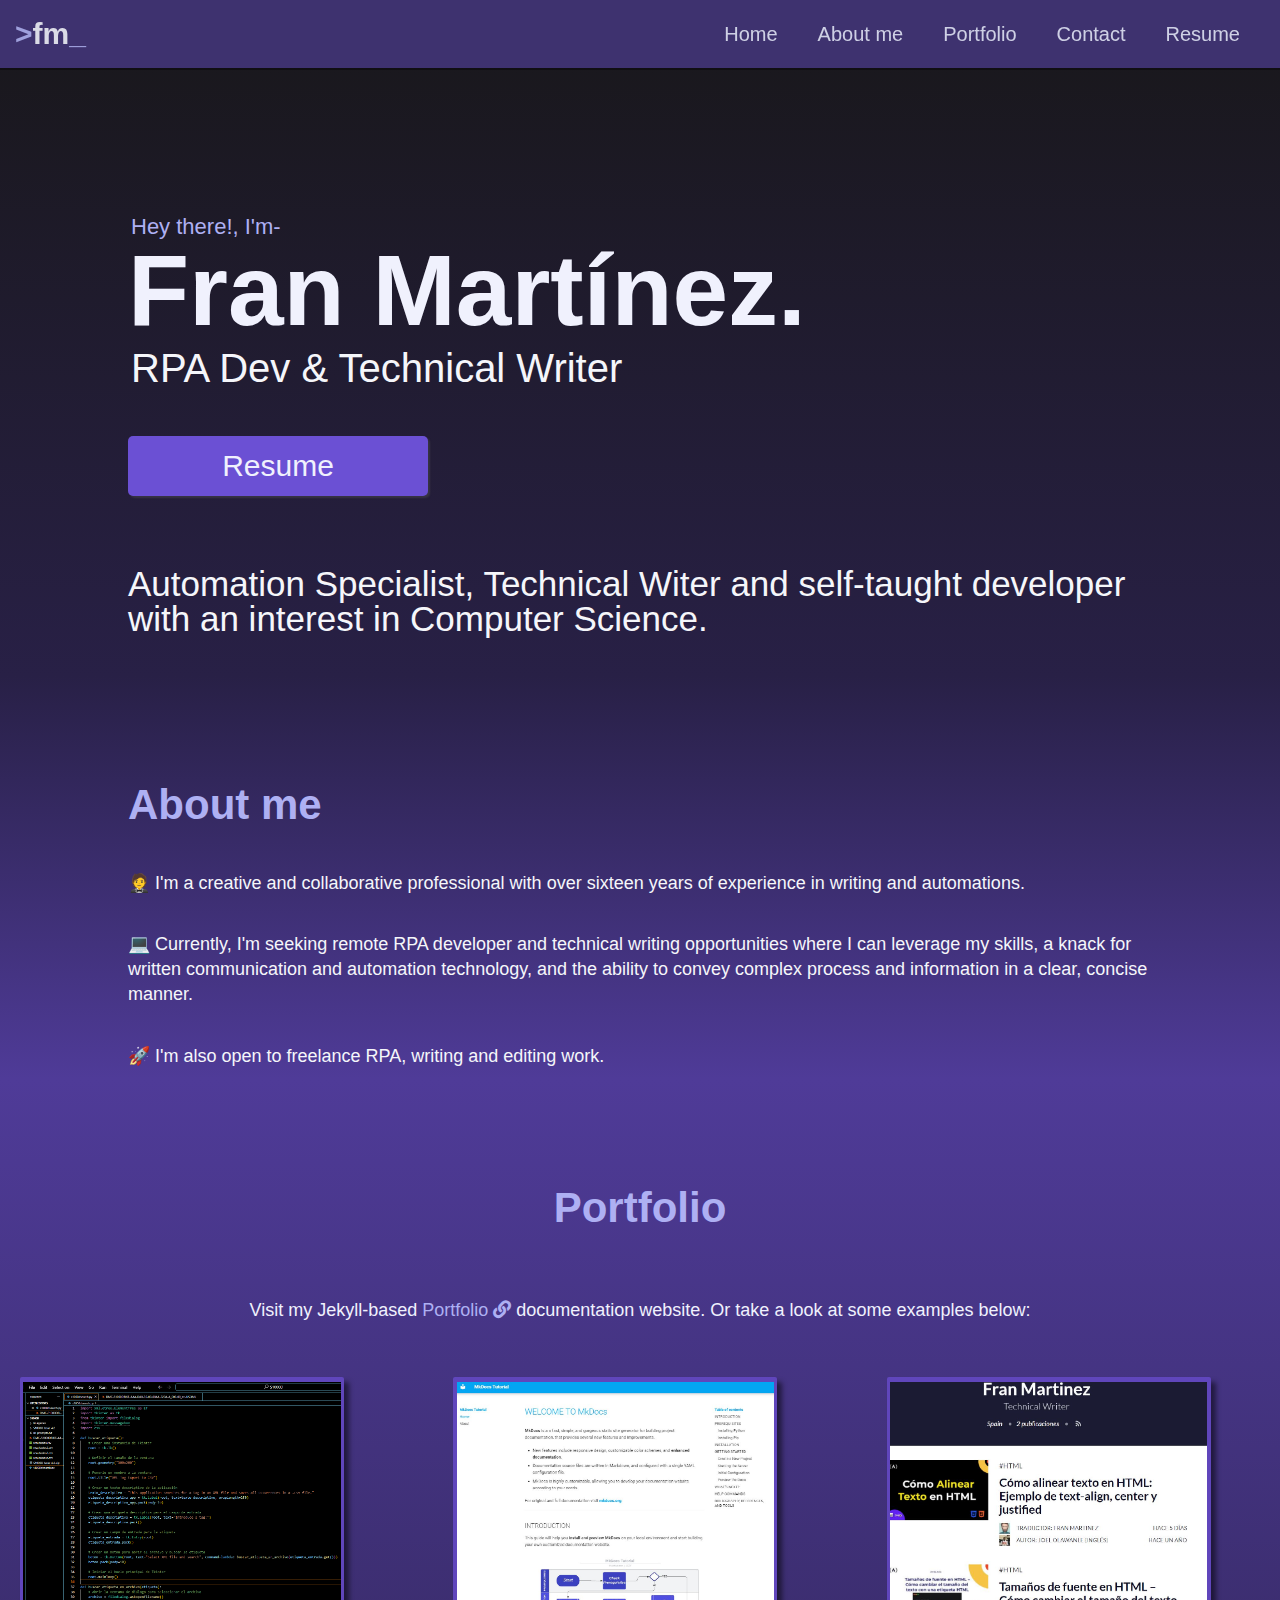
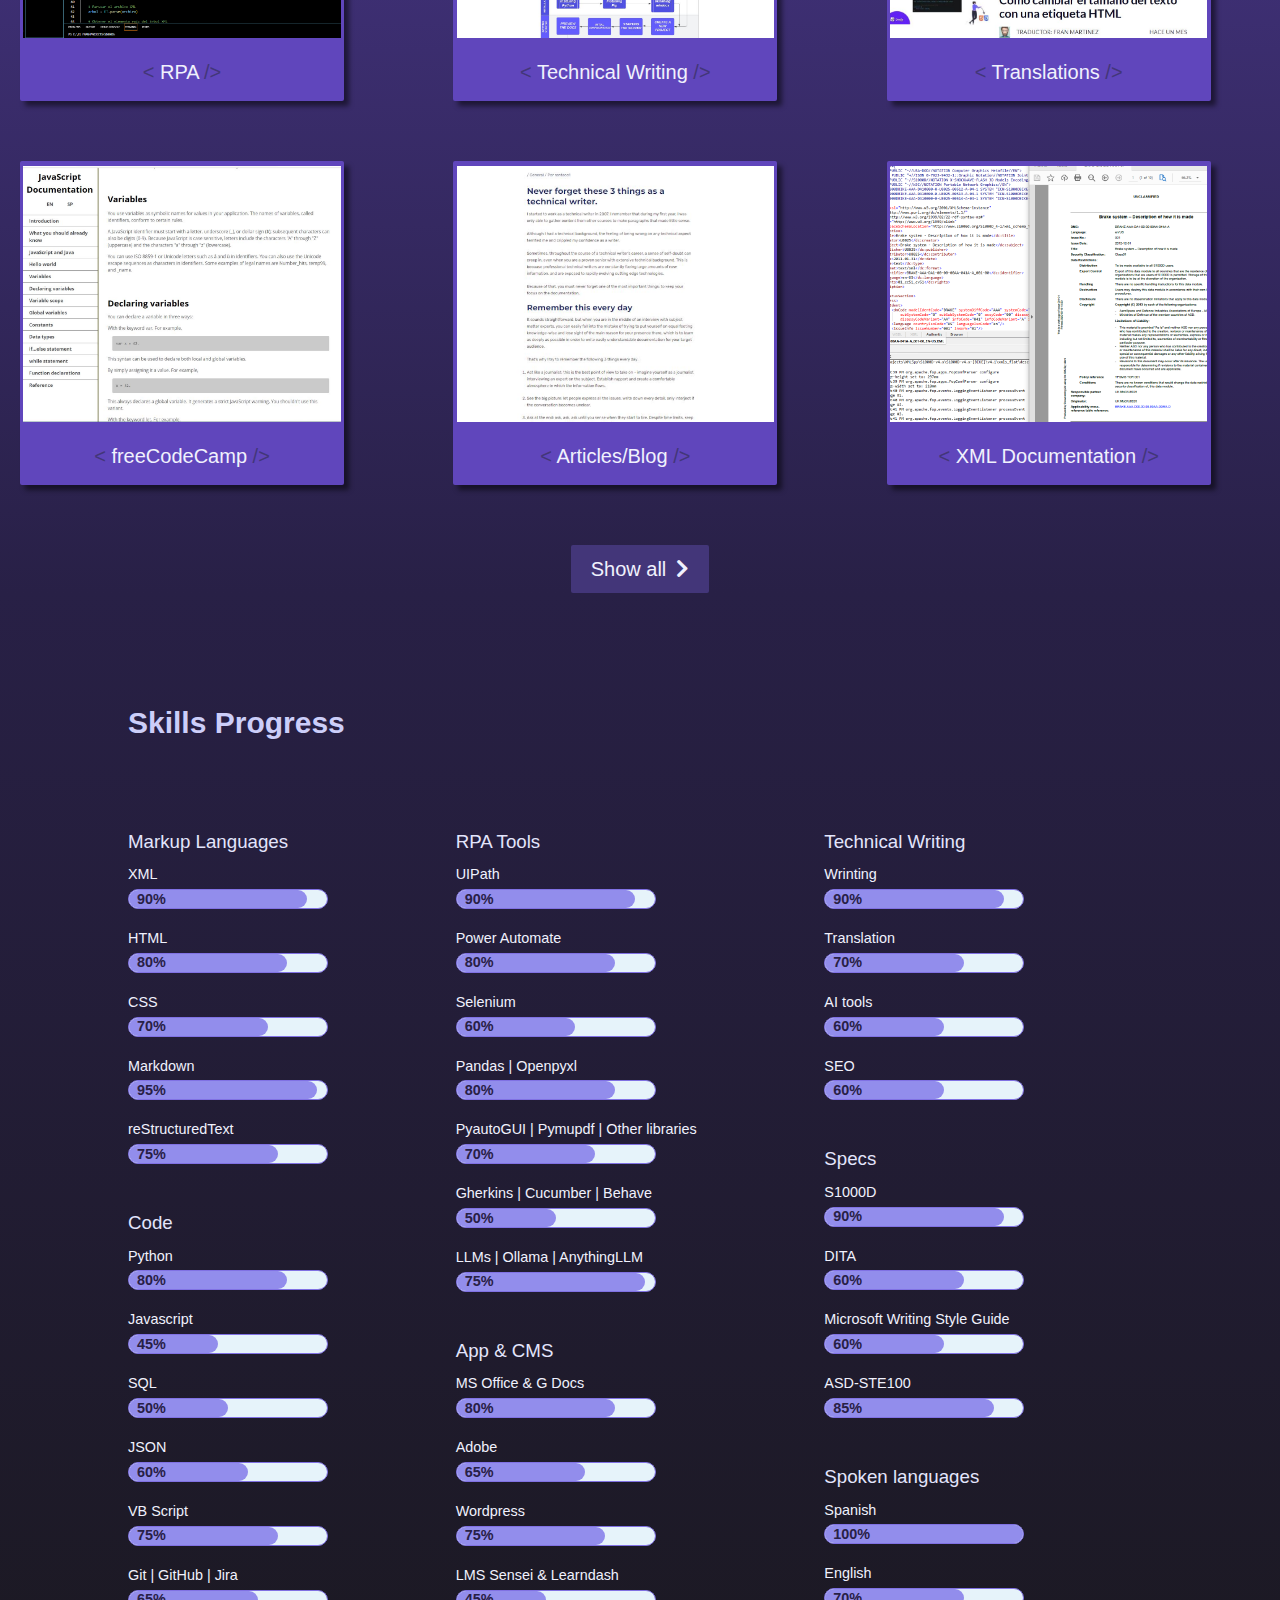
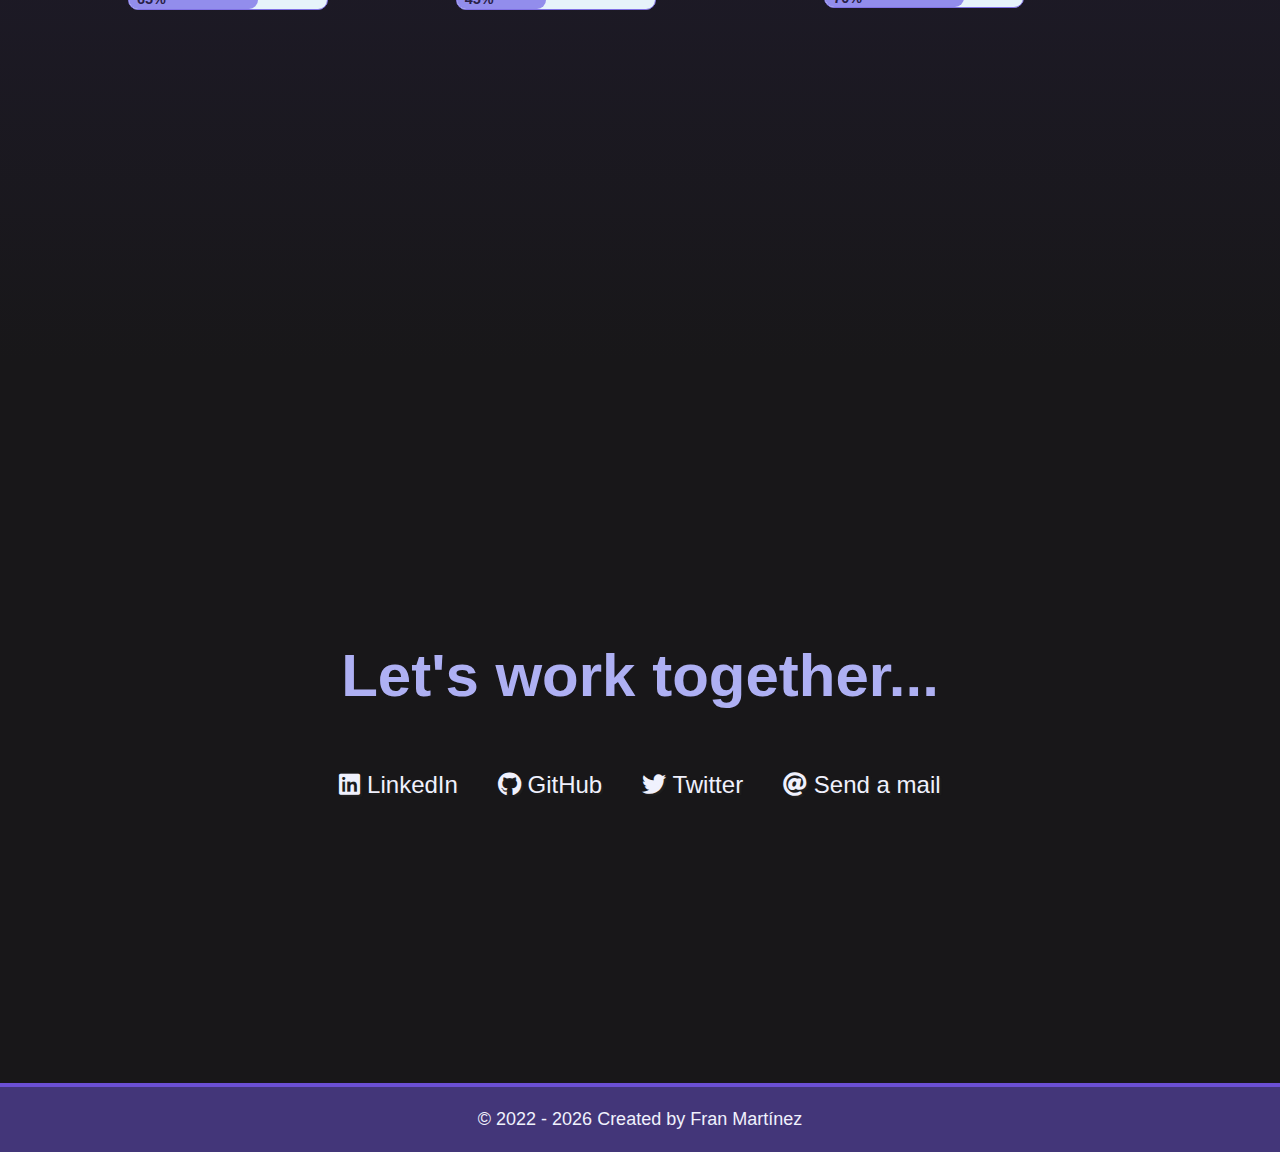
==== commit 25135371: "Update Personal Landing Page" ====
--- a/index.html
+++ b/index.html
@@ -34,7 +34,7 @@
           <a href="#contact">Contact</a>
         </li>
         <li>
-          <a href="./resume/resume.html">Resume</a>
+          <a href="">Resume</a>
         </li>
       </ul>
     </nav>
@@ -46,10 +46,10 @@
     <section id="welcome-section" class="welcome-section">
       <p><span class="heyiam">Hey there!, I'm-</span></p>
       <h1>Fran Martínez.</h1>
-      <p class="position">Technical Writer</p>
-      <input id="submit" onclick="location.href='./resume/resume.html';" type="button" value="Resume" class="button">
+      <p class="position">RPA Dev & Technical Writer</p>
+      <input id="submit" onclick="location.href='';" type="button" value="Resume" class="button">
       <div id="creative" class="creative">
-        <p>XML specialist and self-taught developer with an
+        <p>Automation Specialist, Technical Witer and self-taught developer with an
           interest in Computer Science.</p>
       </div>
 
@@ -64,9 +64,9 @@
 
     <section id="about-me" class="about-me">
       <h2>About me</h2>
-        <p>🤵 I'm a creative and collaborative professional with over sixteen years of experience in writing and editing.</p>
-        <p>💻 Currently, I'm seeking remote technical writing opportunities where I can leverage my writing skills, a knack for written communication and technology, and the ability to convey complex information in a clear, concise manner.</p>
-        <p>🚀 I'm also open to freelance writing and editing work.</p>
+        <p>🤵 I'm a creative and collaborative professional with over sixteen years of experience in writing and automations.</p>
+        <p>💻 Currently, I'm seeking remote RPA developer and technical writing opportunities where I can leverage my skills, a knack for written communication and automation technology, and the ability to convey complex process and information in a clear, concise manner.</p>
+        <p>🚀 I'm also open to freelance RPA, writing and editing work.</p>
     </section>
 
     <!-- END WELCOME SECTION -->
@@ -75,13 +75,13 @@
 
     <section id="projects" class="projects-section">
       <h2 class="projects-section-header">Portfolio</h2>
-      <p>Visit my Jekyll-based <a href="https://franmaral.github.io/portfolio/" class="linktext" target=""> Portfolio <i class="fa fa-link" aria-hidden="true"></i></a> documentation website. Or take a look at some examples below:</p>
+      <p>Visit my Jekyll-based <a href="https://franmaral.github.io/portfolio/"  target="_blank" class="linktext" target=""> Portfolio <i class="fa fa-link" aria-hidden="true"></i></a> documentation website. Or take a look at some examples below:</p>
       <div class="projects-grid">
         <a href="https://franmaral.github.io/portfolio/" target="" class="project project-tile">
-          <img class="project-image" src="./images/S1000D.png" alt="project">
-          <p class="project-title">
-            <span class="code">&lt;</span>
-            XML S1000D
+          <img class="project-image" src="./images/code.png" alt="project">
+          <p class="project-title">
+            <span class="code">&lt;</span>
+            RPA
             <span class="code">/&gt;</span>
           </p>
         </a>
@@ -89,11 +89,11 @@
           <img class="project-image" src="./images/documentation.jpg" alt="project">
           <p class="project-title">
             <span class="code">&lt;</span>
-            Documentation
-            <span class="code">/&gt;</span>
-          </p>
-        </a>
-        <a href="https://www.freecodecamp.org/espanol/news/author/fran/" target="_blank" class="project project-tile">
+            Technical Writing
+            <span class="code">/&gt;</span>
+          </p>
+        </a>
+        <a href="https://franmaral.github.io/portfolio/docs/localization/localization.html" target="_blank" class="project project-tile">
           <img class="project-image" src="./images/translations.jpg" alt="project">
           <p class="project-title">
             <span class="code">&lt;</span>
@@ -109,7 +109,7 @@
             <span class="code">/&gt;</span>
           </p>
         </a>
-        <a href="https://franmaral.github.io/portfolio/" target="" class="project project-tile">
+        <a href="https://franmaral.github.io/portfolio/docs/writing/articles.html" target="" class="project project-tile">
           <img class="project-image" src="./images/articles.png" alt="project">
           <p class="project-title">
             <span class="code">&lt;</span>
@@ -117,11 +117,11 @@
             <span class="code">/&gt;</span>
           </p>
         </a>
-        <a href="https://franmaral.github.io/portfolio/" target="" class="project project-tile">
-          <img class="project-image" src="./images/code.png" alt="project">
-          <p class="project-title">
-            <span class="code">&lt;</span>
-            Code
+        <a href="https://franmaral.github.io/portfolio/docs/xml/xml-s1000d-docs.html" target="" class="project project-tile">
+          <img class="project-image" src="./images/S1000D.png" alt="project">
+          <p class="project-title">
+            <span class="code">&lt;</span>
+            XML Documentation
             <span class="code">/&gt;</span>
           </p>
         </a>
@@ -192,30 +192,75 @@
           <div class="progress-block">
             <p>Python</p>
             <div class="progress">
+              <div class="progress-bar" style="width:80%;">
+                  <span class="progress-bar-text">80%</span>
+              </div>
+            </div>
+          </div>
+          <div class="progress-block">
+            <p>Javascript</p>
+            <div class="progress">
+              <div class="progress-bar" style="width:45%;">
+                  <span class="progress-bar-text">45%</span>
+              </div>
+            </div>
+          </div>
+          <div class="progress-block">
+            <p>SQL</p>
+            <div class="progress">
+              <div class="progress-bar" style="width:50%;">
+                  <span class="progress-bar-text">50%</span>
+              </div>
+            </div>
+          </div>
+          <div class="progress-block">
+            <p>JSON</p>
+            <div class="progress">
               <div class="progress-bar" style="width:60%;">
                   <span class="progress-bar-text">60%</span>
               </div>
             </div>
           </div>
           <div class="progress-block">
-            <p>Javascript</p>
-            <div class="progress">
-              <div class="progress-bar" style="width:45%;">
-                  <span class="progress-bar-text">45%</span>
-              </div>
-            </div>
-          </div>
-          <div class="progress-block">
-            <p>SQL</p>
-            <div class="progress">
-              <div class="progress-bar" style="width:30%;">
-                  <span class="progress-bar-text">30%</span>
-              </div>
-            </div>
-          </div>
-          
-          <div class="progress-block">
-            <p>JSON</p>
+            <p>VB Script</p>
+            <div class="progress">
+              <div class="progress-bar" style="width:75%;">
+                  <span class="progress-bar-text">75%</span>
+              </div>
+            </div>
+          </div>
+          <div class="progress-block">
+            <p>Git | GitHub | Jira</p>
+            <div class="progress">
+              <div class="progress-bar" style="width:65%;">
+                  <span class="progress-bar-text">65%</span>
+              </div>
+            </div>
+          </div>
+        </div>
+
+          <!-- RPA Tools -->
+
+        <div class="progress-section_2">
+          <p class="titlemargin"><span class="titleskills">RPA Tools</span></p>
+          <div class="progress-block">
+            <p>UIPath</p>
+            <div class="progress">
+              <div class="progress-bar" style="width:90%;">
+                  <span class="progress-bar-text">90%</span>
+              </div>
+            </div>
+          </div>
+          <div class="progress-block">
+            <p>Power Automate</p>
+            <div class="progress">
+              <div class="progress-bar" style="width:80%;">
+                  <span class="progress-bar-text">80%</span>
+              </div>
+            </div>
+          </div>
+          <div class="progress-block">
+            <p>Selenium</p>
             <div class="progress">
               <div class="progress-bar" style="width:60%;">
                   <span class="progress-bar-text">60%</span>
@@ -223,37 +268,23 @@
             </div>
           </div>
           <div class="progress-block">
-            <p>VB Script</p>
-            <div class="progress">
-              <div class="progress-bar" style="width:75%;">
-                  <span class="progress-bar-text">75%</span>
-              </div>
-            </div>
-          </div>
-          <div class="progress-block">
-            <p>Selenium IDE</p>
-            <div class="progress">
-              <div class="progress-bar" style="width:45%;">
-                  <span class="progress-bar-text">45%</span>
-              </div>
-            </div>
-          </div>
-        </div>
-
-          <!-- TW Tools -->
-
-        <div class="progress-section_2">
-          <p class="titlemargin"><span class="titleskills">TW Tools</span></p>
-          <div class="progress-block">
-            <p>Arbortex</p>
-            <div class="progress">
-              <div class="progress-bar" style="width:90%;">
-                  <span class="progress-bar-text">90%</span>
-              </div>
-            </div>
-          </div>
-          <div class="progress-block">
-            <p>Oxigen XML Editor</p>
+            <p>Pandas | Openpyxl</p>
+            <div class="progress">
+              <div class="progress-bar" style="width:80%;">
+                  <span class="progress-bar-text">80%</span>
+              </div>
+            </div>
+          </div>
+          <div class="progress-block">
+            <p> PyautoGUI | Pymupdf | Other libraries</p>
+            <div class="progress">
+              <div class="progress-bar" style="width:70%;">
+                  <span class="progress-bar-text">70%</span>
+              </div>
+            </div>
+          </div>
+          <div class="progress-block">
+            <p>Gherkins | Cucumber | Behave</p>
             <div class="progress">
               <div class="progress-bar" style="width:50%;">
                   <span class="progress-bar-text">50%</span>
@@ -261,42 +292,10 @@
             </div>
           </div>
           <div class="progress-block">
-            <p>Static Sites Jekyll & MKDocs</p>
-            <div class="progress">
-              <div class="progress-bar" style="width:80%;">
-                  <span class="progress-bar-text">80%</span>
-              </div>
-            </div>
-          </div>
-          <div class="progress-block">
-            <p>ULM Lucidchart</p>
-            <div class="progress">
-              <div class="progress-bar" style="width:50%;">
-                  <span class="progress-bar-text">50%</span>
-              </div>
-            </div>
-          </div>
-          <div class="progress-block">
-            <p>GitHub</p>
-            <div class="progress">
-              <div class="progress-bar" style="width:40%;">
-                  <span class="progress-bar-text">40%</span>
-              </div>
-            </div>
-          </div>
-          <div class="progress-block">
-            <p>Confluence</p>
-            <div class="progress">
-              <div class="progress-bar" style="width:50%;">
-                  <span class="progress-bar-text">50%</span>
-              </div>
-            </div>
-          </div>
-          <div class="progress-block">
-            <p>Airbus DMS | IETM | CRM</p>
+            <p>LLMs | Ollama | AnythingLLM</p>
             <div class="progress">
               <div class="progress-bar" style="width:95%;">
-                  <span class="progress-bar-text">95%</span>
+                  <span class="progress-bar-text">75%</span>
               </div>
             </div>
           </div>
--- a/css/styles.css
+++ b/css/styles.css
@@ -1,22 +1,11 @@
 /* Color Palette
 /*https://uicolors.app/
---steel-blue-50: #f1f9fe;
---steel-blue-100: #e1f3fd;
---steel-blue-200: #bde7fa;
---steel-blue-300: #82d5f7;
---steel-blue-400: #40c1f0;
---steel-blue-500: #17aae0;
---steel-blue-600: #0a87bd;
---steel-blue-700: #096d9b;
---steel-blue-800: #0c5b80;
---steel-blue-900: #104c6a;
---steel-blue-950: #0b3046;
 */
 
 /* Global styles
 ---------------------------------*/
 
-/* Custom properties/variables  */
+/* Custom properties/variables */
 :root {
   --steel-blue-50: #f0f1fd;
   --steel-blue-100: #e3e5fc;
